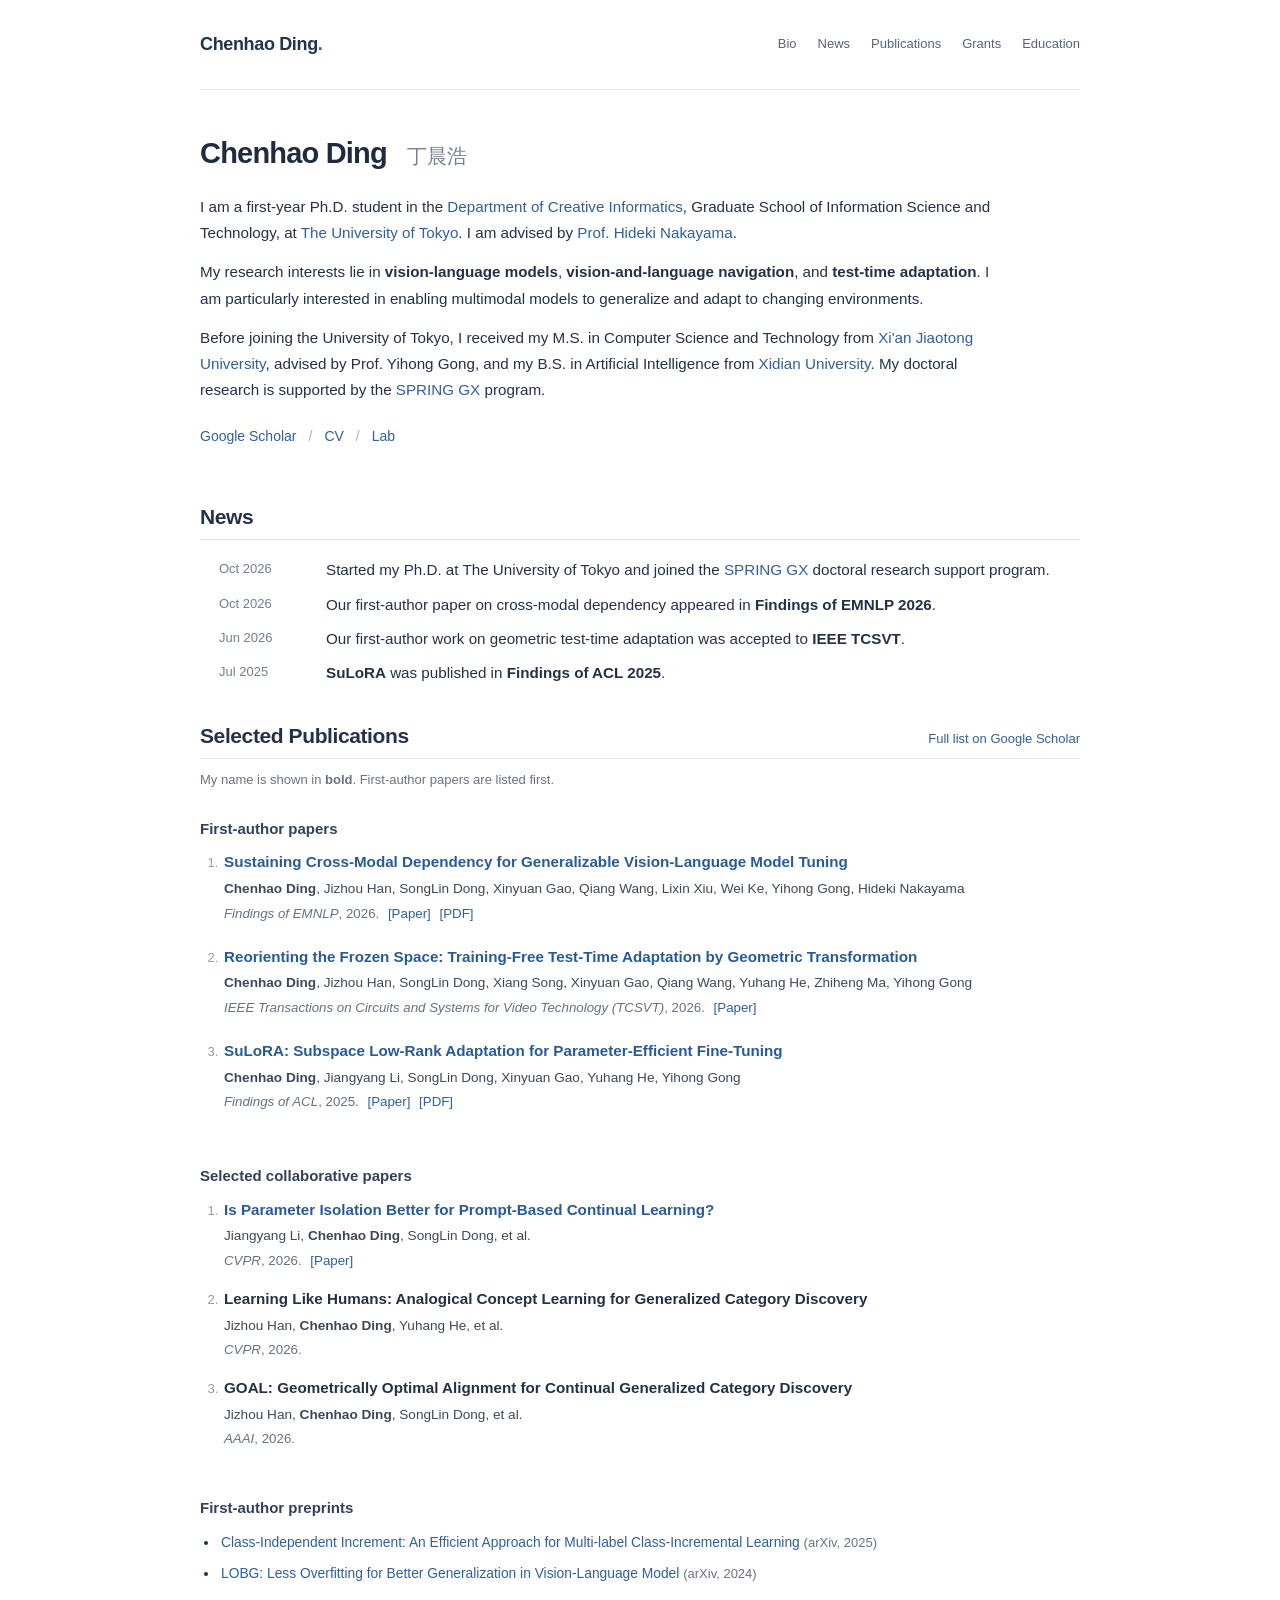
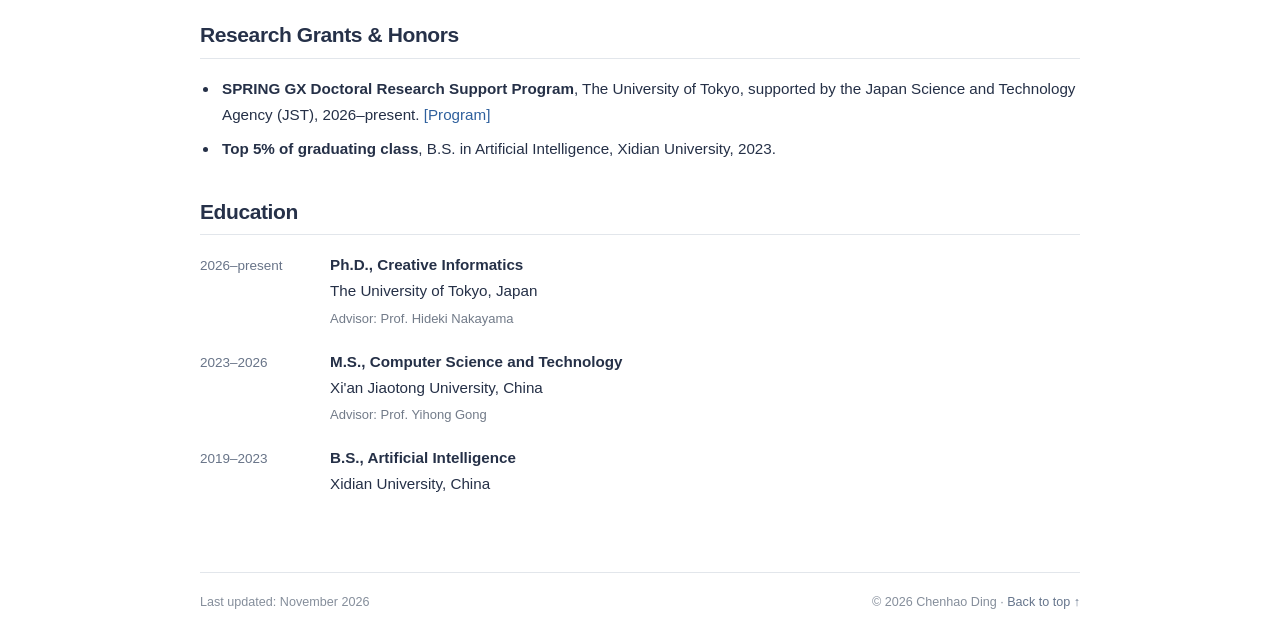
==== index.html @ 4732ed34 "Add files via upload" ====
<!doctype html>
<html lang="en">
<head>
  <meta charset="utf-8">
  <meta name="viewport" content="width=device-width,initial-scale=1">
  <meta name="theme-color" content="#ffffff">
  <meta name="description" content="Chenhao Ding — Ph.D. student at The University of Tokyo. Research in vision-language models, vision-and-language navigation, and test-time adaptation.">
  <meta property="og:type" content="website">
  <meta property="og:title" content="Chenhao Ding | Academic Homepage">
  <meta property="og:description" content="Ph.D. student at The University of Tokyo. Vision-language models, embodied AI, and test-time adaptation.">
  <title>Chenhao Ding | Academic Homepage</title>
  <link rel="icon" type="image/svg+xml" href="assets/favicon.svg">
  <link rel="stylesheet" href="styles.css">
</head>
<body>
  <div class="site-wrap" id="top">
    <header class="site-header">
      <a href="#top" class="wordmark">Chenhao Ding<span class="mark-dot">.</span></a>
      <nav class="site-nav" aria-label="On this page">
        <a href="#bio">Bio</a>
        <a href="#news">News</a>
        <a href="#publications">Publications</a>
        <a href="#grants">Grants</a>
        <a href="#education">Education</a>
      </nav>
    </header>

    <main>
      <section id="bio" class="bio-section">
        <div class="bio-main">
          <h1>Chenhao Ding <span class="chinese-name">丁晨浩</span></h1>
          <p>I am a first-year Ph.D. student in the <a href="https://www.i.u-tokyo.ac.jp/edu/course/ci/index_e.shtml" target="_blank" rel="noopener noreferrer">Department of Creative Informatics</a>, Graduate School of Information Science and Technology, at <a href="https://www.u-tokyo.ac.jp/en/" target="_blank" rel="noopener noreferrer">The University of Tokyo</a>. I am advised by <a href="https://www.nlab.ci.i.u-tokyo.ac.jp/~nakayama/index_en.html" target="_blank" rel="noopener noreferrer">Prof. Hideki Nakayama</a>.</p>
          <p>My research interests lie in <strong>vision-language models</strong>, <strong>vision-and-language navigation</strong>, and <strong>test-time adaptation</strong>. I am particularly interested in enabling multimodal models to generalize and adapt to changing environments.</p>
          <p>Before joining the University of Tokyo, I received my M.S. in Computer Science and Technology from <a href="https://en.xjtu.edu.cn/" target="_blank" rel="noopener noreferrer">Xi'an Jiaotong University</a>, advised by Prof. Yihong Gong, and my B.S. in Artificial Intelligence from <a href="https://en.xidian.edu.cn/" target="_blank" rel="noopener noreferrer">Xidian University</a>. My doctoral research is supported by the <a href="https://spring-gx.adm.s.u-tokyo.ac.jp/en/" target="_blank" rel="noopener noreferrer">SPRING GX</a> program.</p>
          <p class="identity-links">
            <a href="https://scholar.google.com/citations?user=ZEk7bysAAAAJ" target="_blank" rel="noopener noreferrer">Google Scholar</a>
            <span aria-hidden="true">/</span>
            <a href="assets/Chenhao_Ding_CV_Public.pdf" target="_blank" rel="noopener noreferrer">CV</a>
            <span aria-hidden="true">/</span>
            <a href="https://www.nlab.ci.i.u-tokyo.ac.jp/" target="_blank" rel="noopener noreferrer">Lab</a>
          </p>
        </div>
        <!-- Optional portrait: add assets/portrait.jpg and uncomment the image below.
        <img class="portrait" src="assets/portrait.jpg" alt="Chenhao Ding"> -->
      </section>

      <section id="news" class="content-section">
        <h2>News</h2>
        <ul class="news-list">
          <li><time datetime="2026-10">Oct 2026</time><span>Started my Ph.D. at The University of Tokyo and joined the <a href="https://spring-gx.adm.s.u-tokyo.ac.jp/en/" target="_blank" rel="noopener noreferrer">SPRING GX</a> doctoral research support program.</span></li>
          <li><time datetime="2026-10">Oct 2026</time><span>Our first-author paper on cross-modal dependency appeared in <strong>Findings of EMNLP 2026</strong>.</span></li>
          <li><time datetime="2026-06">Jun 2026</time><span>Our first-author work on geometric test-time adaptation was accepted to <strong>IEEE TCSVT</strong>.</span></li>
          <li><time datetime="2025-07">Jul 2025</time><span><strong>SuLoRA</strong> was published in <strong>Findings of ACL 2025</strong>.</span></li>
        </ul>
      </section>

      <section id="publications" class="content-section">
        <div class="section-title-row">
          <h2>Selected Publications</h2>
          <a class="section-aside" href="https://scholar.google.com/citations?user=ZEk7bysAAAAJ" target="_blank" rel="noopener noreferrer">Full list on Google Scholar</a>
        </div>
        <p class="intro-note">My name is shown in <strong>bold</strong>. First-author papers are listed first.</p>
        <h3 class="subheading">First-author papers</h3>
        <ol class="publication-list">
          <li>
            <div class="pub-title"><a href="https://aclanthology.org/2026.findings-emnlp.192/" target="_blank" rel="noopener noreferrer">Sustaining Cross-Modal Dependency for Generalizable Vision-Language Model Tuning</a></div>
            <div class="pub-authors"><strong>Chenhao Ding</strong>, Jizhou Han, SongLin Dong, Xinyuan Gao, Qiang Wang, Lixin Xiu, Wei Ke, Yihong Gong, Hideki Nakayama</div>
            <div class="pub-venue"><em>Findings of EMNLP</em>, 2026. <a href="https://aclanthology.org/2026.findings-emnlp.192/" target="_blank" rel="noopener noreferrer">[Paper]</a> <a href="https://aclanthology.org/2026.findings-emnlp.192.pdf" target="_blank" rel="noopener noreferrer">[PDF]</a></div>
          </li>
          <li>
            <div class="pub-title"><a href="https://doi.org/10.1109/TCSVT.2026.3716498" target="_blank" rel="noopener noreferrer">Reorienting the Frozen Space: Training-Free Test-Time Adaptation by Geometric Transformation</a></div>
            <div class="pub-authors"><strong>Chenhao Ding</strong>, Jizhou Han, SongLin Dong, Xiang Song, Xinyuan Gao, Qiang Wang, Yuhang He, Zhiheng Ma, Yihong Gong</div>
            <div class="pub-venue"><em>IEEE Transactions on Circuits and Systems for Video Technology (TCSVT)</em>, 2026. <a href="https://doi.org/10.1109/TCSVT.2026.3716498" target="_blank" rel="noopener noreferrer">[Paper]</a></div>
          </li>
          <li>
            <div class="pub-title"><a href="https://aclanthology.org/2025.findings-acl.278/" target="_blank" rel="noopener noreferrer">SuLoRA: Subspace Low-Rank Adaptation for Parameter-Efficient Fine-Tuning</a></div>
            <div class="pub-authors"><strong>Chenhao Ding</strong>, Jiangyang Li, SongLin Dong, Xinyuan Gao, Yuhang He, Yihong Gong</div>
            <div class="pub-venue"><em>Findings of ACL</em>, 2025. <a href="https://aclanthology.org/2025.findings-acl.278/" target="_blank" rel="noopener noreferrer">[Paper]</a> <a href="https://aclanthology.org/2025.findings-acl.278.pdf" target="_blank" rel="noopener noreferrer">[PDF]</a></div>
          </li>
        </ol>

        <h3 class="subheading secondary-group">Selected collaborative papers</h3>
        <ol class="publication-list collaborative-list">
          <li>
            <div class="pub-title"><a href="https://arxiv.org/abs/2601.20894" target="_blank" rel="noopener noreferrer">Is Parameter Isolation Better for Prompt-Based Continual Learning?</a></div>
            <div class="pub-authors">Jiangyang Li, <strong>Chenhao Ding</strong>, SongLin Dong, et al.</div>
            <div class="pub-venue"><em>CVPR</em>, 2026. <a href="https://arxiv.org/abs/2601.20894" target="_blank" rel="noopener noreferrer">[Paper]</a></div>
          </li>
          <li>
            <div class="pub-title">Learning Like Humans: Analogical Concept Learning for Generalized Category Discovery</div>
            <div class="pub-authors">Jizhou Han, <strong>Chenhao Ding</strong>, Yuhang He, et al.</div>
            <div class="pub-venue"><em>CVPR</em>, 2026.</div>
          </li>
          <li>
            <div class="pub-title">GOAL: Geometrically Optimal Alignment for Continual Generalized Category Discovery</div>
            <div class="pub-authors">Jizhou Han, <strong>Chenhao Ding</strong>, SongLin Dong, et al.</div>
            <div class="pub-venue"><em>AAAI</em>, 2026.</div>
          </li>
        </ol>
        <h3 class="subheading secondary-group">First-author preprints</h3>
        <ul class="preprint-list">
          <li><a href="https://arxiv.org/abs/2503.00515" target="_blank" rel="noopener noreferrer">Class-Independent Increment: An Efficient Approach for Multi-label Class-Incremental Learning</a> <span>(arXiv, 2025)</span></li>
          <li><a href="https://arxiv.org/abs/2410.10247" target="_blank" rel="noopener noreferrer">LOBG: Less Overfitting for Better Generalization in Vision-Language Model</a> <span>(arXiv, 2024)</span></li>
        </ul>
      </section>

      <section id="grants" class="content-section">
        <h2>Research Grants &amp; Honors</h2>
        <ul class="standard-list">
          <li><strong>SPRING GX Doctoral Research Support Program</strong>, The University of Tokyo, supported by the Japan Science and Technology Agency (JST), 2026–present. <a href="https://spring-gx.adm.s.u-tokyo.ac.jp/en/" target="_blank" rel="noopener noreferrer">[Program]</a></li>
          <li><strong>Top 5% of graduating class</strong>, B.S. in Artificial Intelligence, Xidian University, 2023.</li>
        </ul>
      </section>

      <section id="education" class="content-section">
        <h2>Education</h2>
        <ul class="education-list">
          <li><span class="edu-years">2026–present</span><span><strong>Ph.D., Creative Informatics</strong><br>The University of Tokyo, Japan<br><small>Advisor: Prof. Hideki Nakayama</small></span></li>
          <li><span class="edu-years">2023–2026</span><span><strong>M.S., Computer Science and Technology</strong><br>Xi'an Jiaotong University, China<br><small>Advisor: Prof. Yihong Gong</small></span></li>
          <li><span class="edu-years">2019–2023</span><span><strong>B.S., Artificial Intelligence</strong><br>Xidian University, China</span></li>
        </ul>
      </section>
    </main>
    <footer class="site-footer"><span>Last updated: November 2026</span><span>© 2026 Chenhao Ding · <a href="#top">Back to top ↑</a></span></footer>
  </div>
</body>
</html>
---- styles.css ----
:root {
  color-scheme: light;
  --text: #253047;
  --muted: #6b7280;
  --link: #2f609d;
  --line: #e2e6eb;
  --bg: #fff;
}
*, *::before, *::after { box-sizing: border-box; }
html { scroll-behavior: smooth; scroll-padding-top: 20px; }
body { margin: 0; background: var(--bg); color: var(--text); font: 15.2px/1.72 -apple-system, BlinkMacSystemFont, "Segoe UI", Arial, "Noto Sans", sans-serif; -webkit-font-smoothing: antialiased; }
a { color: var(--link); text-decoration: none; }
a:hover, a:focus-visible { text-decoration: underline; text-underline-offset: 3px; }
strong { font-weight: 650; }
.site-wrap { width: min(880px, calc(100% - 62px)); margin: 0 auto; }
.site-header { min-height: 90px; display: flex; align-items: center; justify-content: space-between; gap: 24px; border-bottom: 1px solid var(--line); }
.wordmark { font-size: 18px; font-weight: 700; color: #24324a; letter-spacing: -.35px; white-space: nowrap; }
.mark-dot { color: var(--link); }
.site-nav { display: flex; flex-wrap: wrap; justify-content: flex-end; align-items: center; column-gap: 21px; row-gap: 6px; font-size: 13px; }
.site-nav a { color: #596477; }
.site-nav a:hover { color: var(--link); }
.bio-section { padding: 45px 0 19px; display: flex; gap: 32px; }
.bio-main { max-width: 800px; }
h1 { margin: 0 0 22px; font-size: 29px; line-height: 1.28; letter-spacing: -.8px; font-weight: 680; color: #202b40; }
.chinese-name { color: #748092; font-size: 20px; font-weight: 400; letter-spacing: 0; margin-left: 13px; }
p { margin: 0 0 13px; }
.identity-links { display: flex; gap: 12px; align-items: center; font-size: 14px; margin-top: 21px; margin-bottom: 0; }
.identity-links span { color: #abb3bc; }
.content-section { margin-top: 36px; }
h2 { font-size: 21px; line-height: 1.3; font-weight: 690; letter-spacing: -.4px; margin: 0 0 17px; padding: 0 0 9px; border-bottom: 1px solid var(--line); color: #263149; }
.news-list, .standard-list, .preprint-list { padding-left: 19px; margin: 0; }
.news-list li { margin: 8px 0; display: grid; grid-template-columns: 92px minmax(0,1fr); gap: 15px; }
.news-list li::marker { content: ""; }
.news-list time { color: #737e8e; font-size: 13px; padding-top: 1px; white-space: nowrap; }
.section-title-row { display: flex; align-items: baseline; justify-content: space-between; gap: 20px; border-bottom: 1px solid var(--line); margin-bottom: 10px; }
.section-title-row h2 { margin: 0; padding-bottom: 9px; border: 0; }
.section-aside { font-size: 13px; white-space: nowrap; }
.intro-note { color: var(--muted); font-size: 13px; margin: 0 0 24px; }
.subheading { color: #334057; font-weight: 650; font-size: 15px; margin: 17px 0 10px; }
.secondary-group { margin-top: 29px; }
.publication-list { padding-left: 22px; margin: 0; }
.publication-list li { padding: 0 0 20px 2px; }
.publication-list li::marker { color: #929dad; font-size: 13px; }
.pub-title { font-size: 15.2px; font-weight: 650; line-height: 1.5; margin-bottom: 4px; }
.pub-title a { color: #285b96; }
.pub-authors { color: #3f4757; font-size: 13.6px; line-height: 1.58; }
.pub-venue { color: #667181; font-size: 13.3px; margin-top: 3px; }
.pub-venue a { font-style: normal; margin-left: 5px; }
.collaborative-list li { padding-bottom: 15px; }
.preprint-list li { margin: 7px 0; padding-left: 2px; font-size: 13.8px; }
.preprint-list span { color: var(--muted); font-size: 13px; }
.standard-list li { margin: 8px 0; padding-left: 3px; }
.education-list { list-style: none; padding: 0; margin: 0; }
.education-list li { display: grid; grid-template-columns: 115px 1fr; gap: 15px; padding: 0 0 18px; }
.edu-years { color: #687488; font-size: 13.5px; padding-top: 2px; }
.education-list small { font-size: 13px; color: #727b89; }
.site-footer { margin-top: 57px; border-top: 1px solid var(--line); padding: 19px 0 29px; display: flex; justify-content: space-between; gap: 18px; font-size: 12.6px; color: #858e9b; }
.site-footer a { color: #66758c; }
@media (max-width: 650px) {
  .site-wrap { width: min(100% - 32px, 540px); }
  body { font-size: 14.5px; line-height: 1.67; }
  .site-header { align-items: flex-start; flex-direction: column; padding: 20px 0 15px; gap: 10px; min-height: auto; }
  .site-nav { justify-content: flex-start; gap: 8px 16px; font-size: 12.5px; }
  .bio-section { padding-top: 28px; }
  h1 { font-size: 26px; margin-bottom: 18px; }
  .chinese-name { font-size: 18px; }
  .content-section { margin-top: 30px; }
  h2 { font-size: 19px; }
  .news-list { padding-left: 0; list-style: none; }
  .news-list li { grid-template-columns: 76px minmax(0,1fr); gap: 9px; margin: 10px 0; }
  .news-list time { font-size: 12px; }
  .section-title-row { align-items: flex-start; }
  .section-title-row .section-aside { white-space: normal; text-align: right; line-height: 1.5; max-width: 125px; }
  .pub-authors { font-size: 13.1px; }
  .education-list li { grid-template-columns: 91px 1fr; gap: 8px; }
  .edu-years { font-size: 12.6px; }
  .site-footer { flex-direction: column; gap: 4px; margin-top: 38px; }
}
@media (prefers-reduced-motion: reduce) { html { scroll-behavior: auto; } }
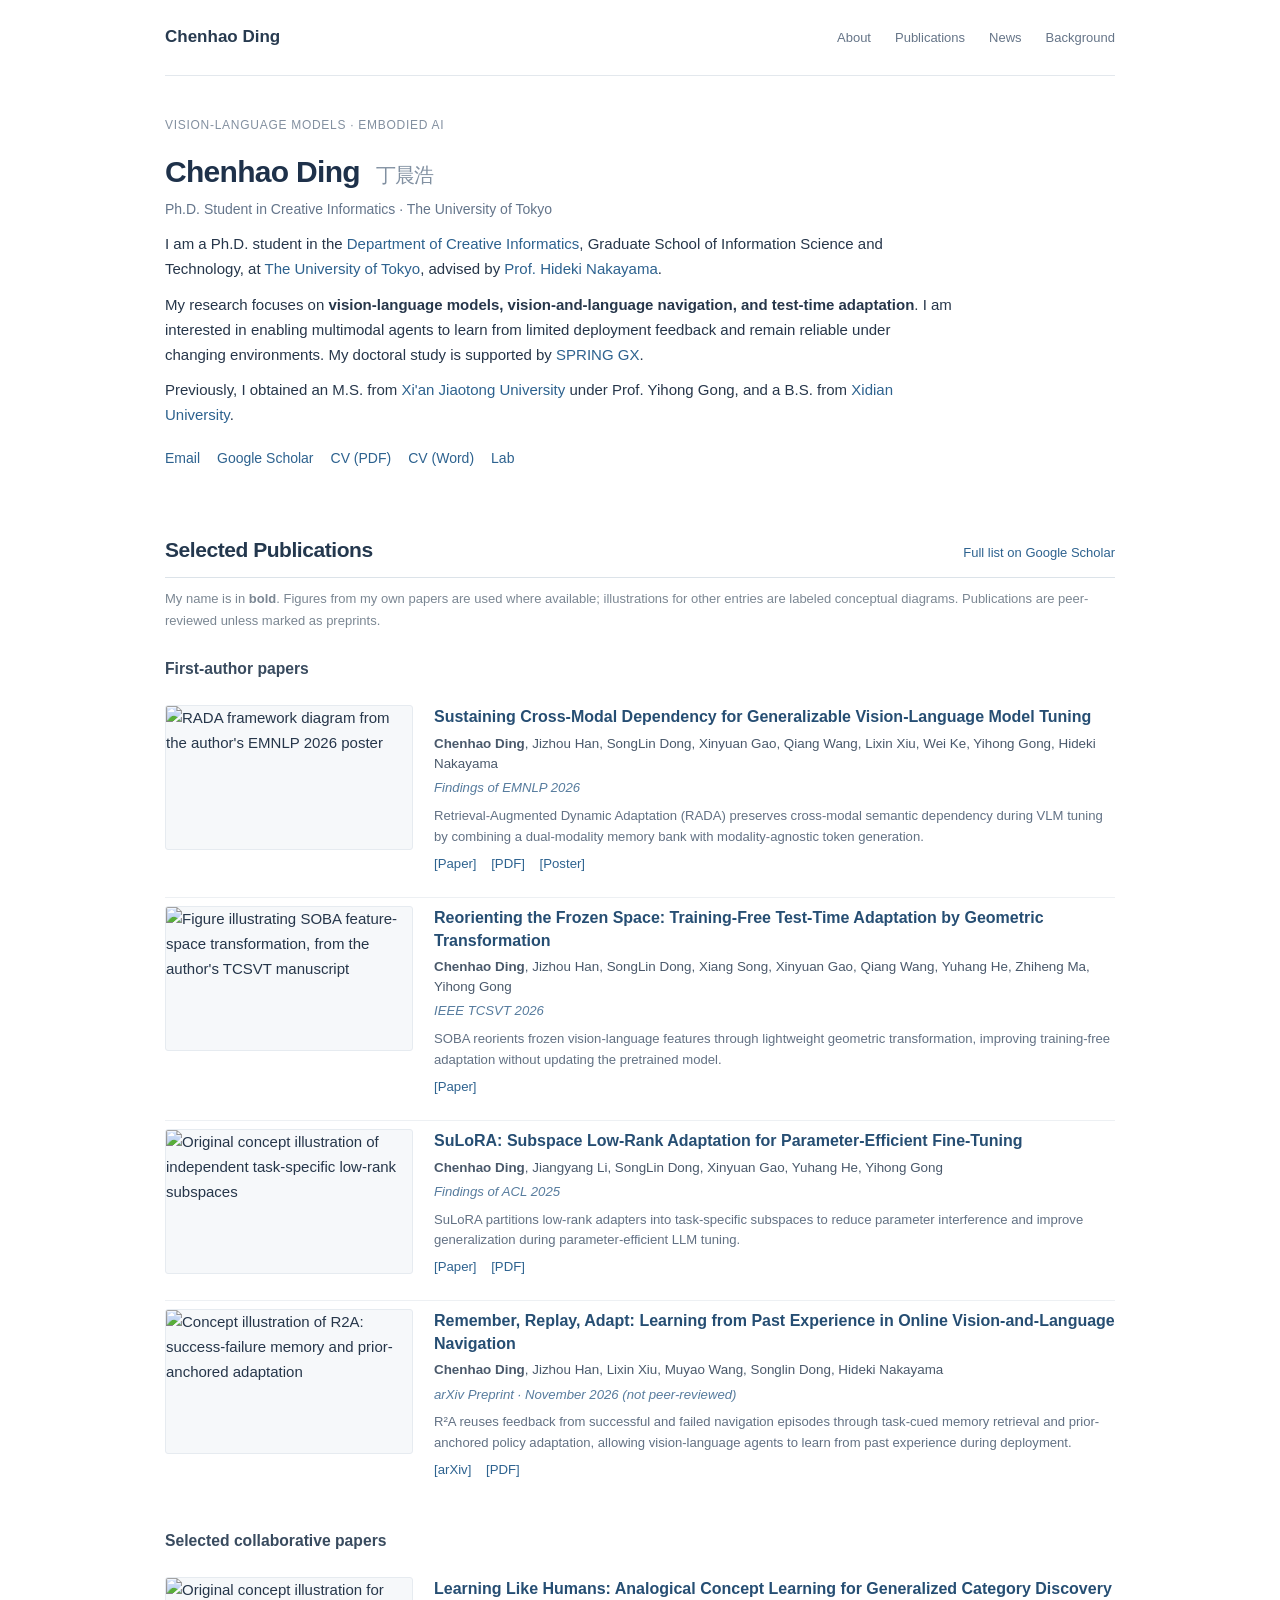
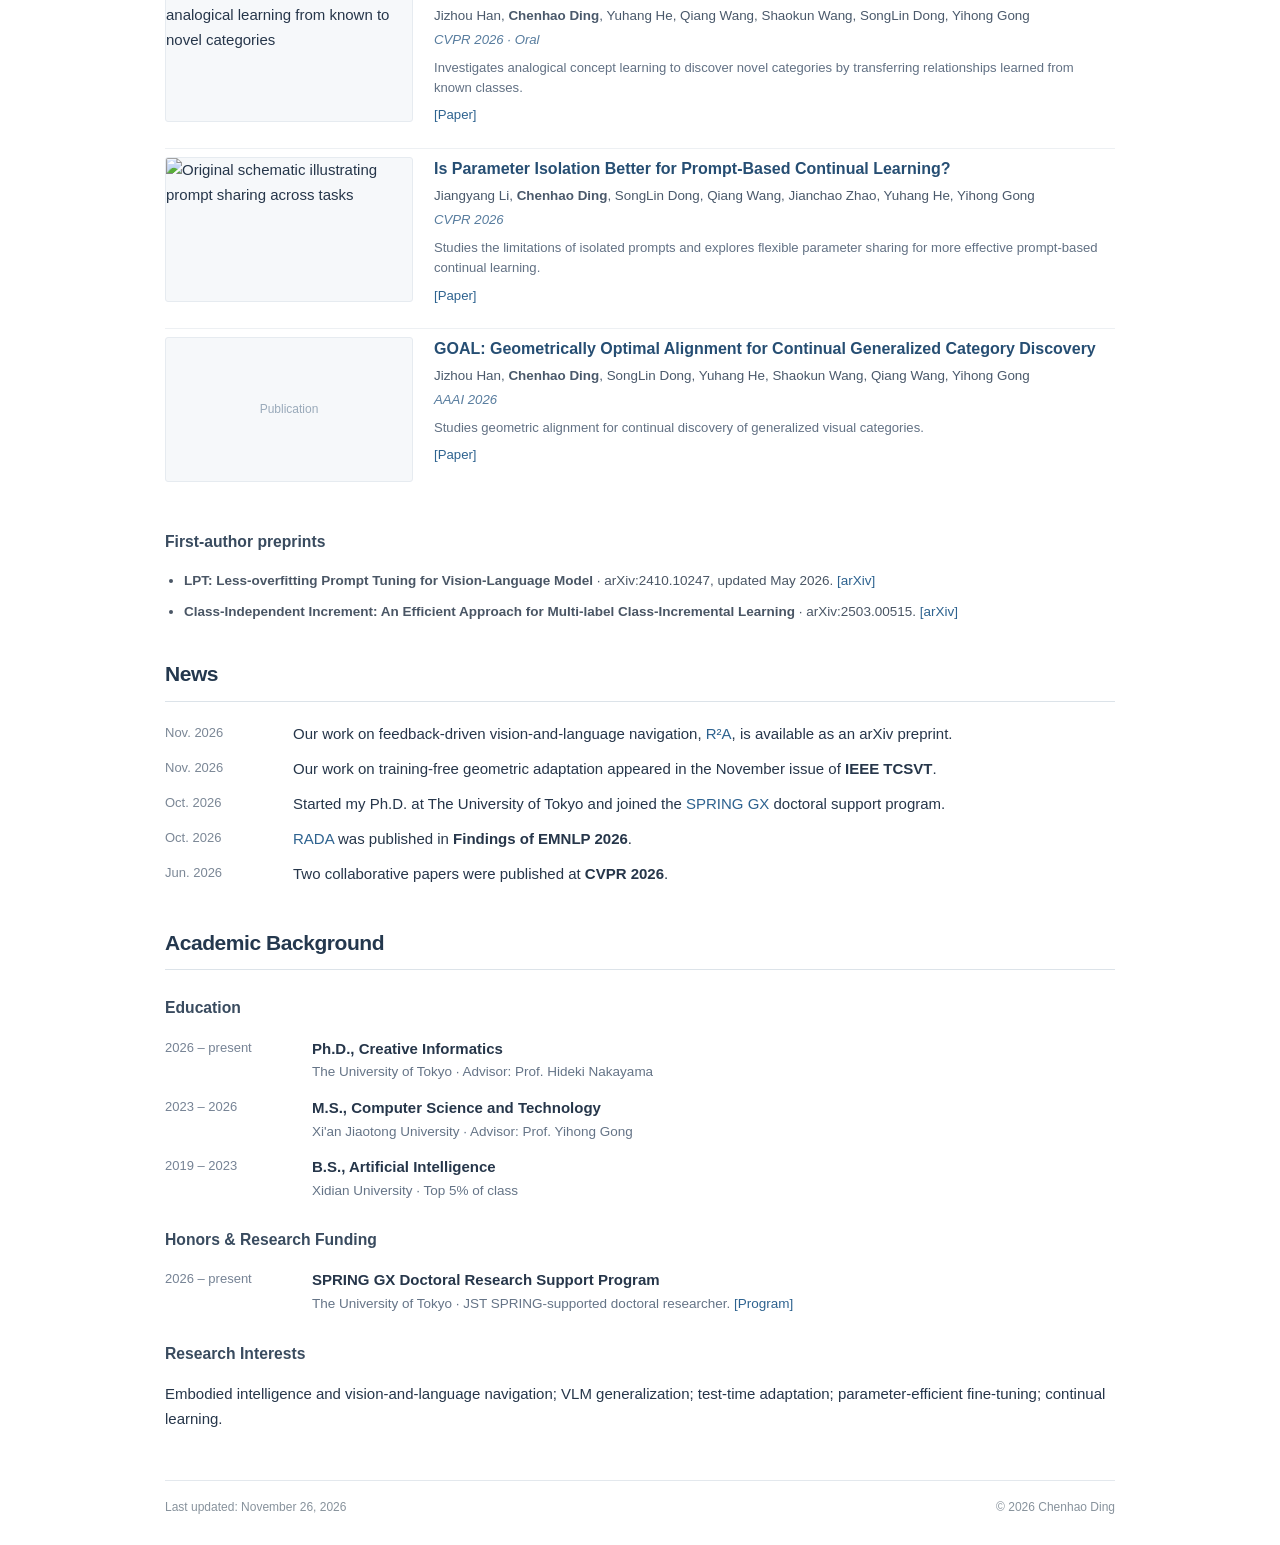
==== commit 2e432845: "Add files via upload" ====
--- a/index.html
+++ b/index.html
@@ -1,127 +1,25 @@
 <!doctype html>
-<html lang="en">
-<head>
-  <meta charset="utf-8">
-  <meta name="viewport" content="width=device-width,initial-scale=1">
-  <meta name="theme-color" content="#ffffff">
-  <meta name="description" content="Chenhao Ding — Ph.D. student at The University of Tokyo. Research in vision-language models, vision-and-language navigation, and test-time adaptation.">
-  <meta property="og:type" content="website">
-  <meta property="og:title" content="Chenhao Ding | Academic Homepage">
-  <meta property="og:description" content="Ph.D. student at The University of Tokyo. Vision-language models, embodied AI, and test-time adaptation.">
-  <title>Chenhao Ding | Academic Homepage</title>
-  <link rel="icon" type="image/svg+xml" href="assets/favicon.svg">
-  <link rel="stylesheet" href="styles.css">
-</head>
-<body>
-  <div class="site-wrap" id="top">
-    <header class="site-header">
-      <a href="#top" class="wordmark">Chenhao Ding<span class="mark-dot">.</span></a>
-      <nav class="site-nav" aria-label="On this page">
-        <a href="#bio">Bio</a>
-        <a href="#news">News</a>
-        <a href="#publications">Publications</a>
-        <a href="#grants">Grants</a>
-        <a href="#education">Education</a>
-      </nav>
-    </header>
-
-    <main>
-      <section id="bio" class="bio-section">
-        <div class="bio-main">
-          <h1>Chenhao Ding <span class="chinese-name">丁晨浩</span></h1>
-          <p>I am a first-year Ph.D. student in the <a href="https://www.i.u-tokyo.ac.jp/edu/course/ci/index_e.shtml" target="_blank" rel="noopener noreferrer">Department of Creative Informatics</a>, Graduate School of Information Science and Technology, at <a href="https://www.u-tokyo.ac.jp/en/" target="_blank" rel="noopener noreferrer">The University of Tokyo</a>. I am advised by <a href="https://www.nlab.ci.i.u-tokyo.ac.jp/~nakayama/index_en.html" target="_blank" rel="noopener noreferrer">Prof. Hideki Nakayama</a>.</p>
-          <p>My research interests lie in <strong>vision-language models</strong>, <strong>vision-and-language navigation</strong>, and <strong>test-time adaptation</strong>. I am particularly interested in enabling multimodal models to generalize and adapt to changing environments.</p>
-          <p>Before joining the University of Tokyo, I received my M.S. in Computer Science and Technology from <a href="https://en.xjtu.edu.cn/" target="_blank" rel="noopener noreferrer">Xi'an Jiaotong University</a>, advised by Prof. Yihong Gong, and my B.S. in Artificial Intelligence from <a href="https://en.xidian.edu.cn/" target="_blank" rel="noopener noreferrer">Xidian University</a>. My doctoral research is supported by the <a href="https://spring-gx.adm.s.u-tokyo.ac.jp/en/" target="_blank" rel="noopener noreferrer">SPRING GX</a> program.</p>
-          <p class="identity-links">
-            <a href="https://scholar.google.com/citations?user=ZEk7bysAAAAJ" target="_blank" rel="noopener noreferrer">Google Scholar</a>
-            <span aria-hidden="true">/</span>
-            <a href="assets/Chenhao_Ding_CV_Public.pdf" target="_blank" rel="noopener noreferrer">CV</a>
-            <span aria-hidden="true">/</span>
-            <a href="https://www.nlab.ci.i.u-tokyo.ac.jp/" target="_blank" rel="noopener noreferrer">Lab</a>
-          </p>
-        </div>
-        <!-- Optional portrait: add assets/portrait.jpg and uncomment the image below.
-        <img class="portrait" src="assets/portrait.jpg" alt="Chenhao Ding"> -->
-      </section>
-
-      <section id="news" class="content-section">
-        <h2>News</h2>
-        <ul class="news-list">
-          <li><time datetime="2026-10">Oct 2026</time><span>Started my Ph.D. at The University of Tokyo and joined the <a href="https://spring-gx.adm.s.u-tokyo.ac.jp/en/" target="_blank" rel="noopener noreferrer">SPRING GX</a> doctoral research support program.</span></li>
-          <li><time datetime="2026-10">Oct 2026</time><span>Our first-author paper on cross-modal dependency appeared in <strong>Findings of EMNLP 2026</strong>.</span></li>
-          <li><time datetime="2026-06">Jun 2026</time><span>Our first-author work on geometric test-time adaptation was accepted to <strong>IEEE TCSVT</strong>.</span></li>
-          <li><time datetime="2025-07">Jul 2025</time><span><strong>SuLoRA</strong> was published in <strong>Findings of ACL 2025</strong>.</span></li>
-        </ul>
-      </section>
-
-      <section id="publications" class="content-section">
-        <div class="section-title-row">
-          <h2>Selected Publications</h2>
-          <a class="section-aside" href="https://scholar.google.com/citations?user=ZEk7bysAAAAJ" target="_blank" rel="noopener noreferrer">Full list on Google Scholar</a>
-        </div>
-        <p class="intro-note">My name is shown in <strong>bold</strong>. First-author papers are listed first.</p>
-        <h3 class="subheading">First-author papers</h3>
-        <ol class="publication-list">
-          <li>
-            <div class="pub-title"><a href="https://aclanthology.org/2026.findings-emnlp.192/" target="_blank" rel="noopener noreferrer">Sustaining Cross-Modal Dependency for Generalizable Vision-Language Model Tuning</a></div>
-            <div class="pub-authors"><strong>Chenhao Ding</strong>, Jizhou Han, SongLin Dong, Xinyuan Gao, Qiang Wang, Lixin Xiu, Wei Ke, Yihong Gong, Hideki Nakayama</div>
-            <div class="pub-venue"><em>Findings of EMNLP</em>, 2026. <a href="https://aclanthology.org/2026.findings-emnlp.192/" target="_blank" rel="noopener noreferrer">[Paper]</a> <a href="https://aclanthology.org/2026.findings-emnlp.192.pdf" target="_blank" rel="noopener noreferrer">[PDF]</a></div>
-          </li>
-          <li>
-            <div class="pub-title"><a href="https://doi.org/10.1109/TCSVT.2026.3716498" target="_blank" rel="noopener noreferrer">Reorienting the Frozen Space: Training-Free Test-Time Adaptation by Geometric Transformation</a></div>
-            <div class="pub-authors"><strong>Chenhao Ding</strong>, Jizhou Han, SongLin Dong, Xiang Song, Xinyuan Gao, Qiang Wang, Yuhang He, Zhiheng Ma, Yihong Gong</div>
-            <div class="pub-venue"><em>IEEE Transactions on Circuits and Systems for Video Technology (TCSVT)</em>, 2026. <a href="https://doi.org/10.1109/TCSVT.2026.3716498" target="_blank" rel="noopener noreferrer">[Paper]</a></div>
-          </li>
-          <li>
-            <div class="pub-title"><a href="https://aclanthology.org/2025.findings-acl.278/" target="_blank" rel="noopener noreferrer">SuLoRA: Subspace Low-Rank Adaptation for Parameter-Efficient Fine-Tuning</a></div>
-            <div class="pub-authors"><strong>Chenhao Ding</strong>, Jiangyang Li, SongLin Dong, Xinyuan Gao, Yuhang He, Yihong Gong</div>
-            <div class="pub-venue"><em>Findings of ACL</em>, 2025. <a href="https://aclanthology.org/2025.findings-acl.278/" target="_blank" rel="noopener noreferrer">[Paper]</a> <a href="https://aclanthology.org/2025.findings-acl.278.pdf" target="_blank" rel="noopener noreferrer">[PDF]</a></div>
-          </li>
-        </ol>
-
-        <h3 class="subheading secondary-group">Selected collaborative papers</h3>
-        <ol class="publication-list collaborative-list">
-          <li>
-            <div class="pub-title"><a href="https://arxiv.org/abs/2601.20894" target="_blank" rel="noopener noreferrer">Is Parameter Isolation Better for Prompt-Based Continual Learning?</a></div>
-            <div class="pub-authors">Jiangyang Li, <strong>Chenhao Ding</strong>, SongLin Dong, et al.</div>
-            <div class="pub-venue"><em>CVPR</em>, 2026. <a href="https://arxiv.org/abs/2601.20894" target="_blank" rel="noopener noreferrer">[Paper]</a></div>
-          </li>
-          <li>
-            <div class="pub-title">Learning Like Humans: Analogical Concept Learning for Generalized Category Discovery</div>
-            <div class="pub-authors">Jizhou Han, <strong>Chenhao Ding</strong>, Yuhang He, et al.</div>
-            <div class="pub-venue"><em>CVPR</em>, 2026.</div>
-          </li>
-          <li>
-            <div class="pub-title">GOAL: Geometrically Optimal Alignment for Continual Generalized Category Discovery</div>
-            <div class="pub-authors">Jizhou Han, <strong>Chenhao Ding</strong>, SongLin Dong, et al.</div>
-            <div class="pub-venue"><em>AAAI</em>, 2026.</div>
-          </li>
-        </ol>
-        <h3 class="subheading secondary-group">First-author preprints</h3>
-        <ul class="preprint-list">
-          <li><a href="https://arxiv.org/abs/2503.00515" target="_blank" rel="noopener noreferrer">Class-Independent Increment: An Efficient Approach for Multi-label Class-Incremental Learning</a> <span>(arXiv, 2025)</span></li>
-          <li><a href="https://arxiv.org/abs/2410.10247" target="_blank" rel="noopener noreferrer">LOBG: Less Overfitting for Better Generalization in Vision-Language Model</a> <span>(arXiv, 2024)</span></li>
-        </ul>
-      </section>
-
-      <section id="grants" class="content-section">
-        <h2>Research Grants &amp; Honors</h2>
-        <ul class="standard-list">
-          <li><strong>SPRING GX Doctoral Research Support Program</strong>, The University of Tokyo, supported by the Japan Science and Technology Agency (JST), 2026–present. <a href="https://spring-gx.adm.s.u-tokyo.ac.jp/en/" target="_blank" rel="noopener noreferrer">[Program]</a></li>
-          <li><strong>Top 5% of graduating class</strong>, B.S. in Artificial Intelligence, Xidian University, 2023.</li>
-        </ul>
-      </section>
-
-      <section id="education" class="content-section">
-        <h2>Education</h2>
-        <ul class="education-list">
-          <li><span class="edu-years">2026–present</span><span><strong>Ph.D., Creative Informatics</strong><br>The University of Tokyo, Japan<br><small>Advisor: Prof. Hideki Nakayama</small></span></li>
-          <li><span class="edu-years">2023–2026</span><span><strong>M.S., Computer Science and Technology</strong><br>Xi'an Jiaotong University, China<br><small>Advisor: Prof. Yihong Gong</small></span></li>
-          <li><span class="edu-years">2019–2023</span><span><strong>B.S., Artificial Intelligence</strong><br>Xidian University, China</span></li>
-        </ul>
-      </section>
-    </main>
-    <footer class="site-footer"><span>Last updated: November 2026</span><span>© 2026 Chenhao Ding · <a href="#top">Back to top ↑</a></span></footer>
-  </div>
-</body>
-</html>
+<html lang="en"><head>
+<meta charset="utf-8"><meta name="viewport" content="width=device-width,initial-scale=1"><meta name="description" content="Chenhao Ding, Ph.D. student at the University of Tokyo. Research in vision-language models, embodied AI, test-time adaptation, and continual learning."><meta name="theme-color" content="#ffffff">
+<title>Chenhao Ding 丁晨浩 | Academic Homepage</title><link rel="icon" href="assets/favicon.svg" type="image/svg+xml"><link rel="stylesheet" href="styles.css">
+<meta property="og:title" content="Chenhao Ding | Academic Homepage"><meta property="og:description" content="Ph.D. student at the University of Tokyo working on vision-language models and continual adaptation.">
+</head><body><div class="site" id="top"><header class="topbar"><a class="brand" href="#top">Chenhao Ding</a><nav aria-label="Sections"><a href="#about">About</a><a href="#publications">Publications</a><a href="#news">News</a><a href="#background">Background</a></nav></header>
+<main>
+<section id="about" class="about"><div class="intro"><p class="eyebrow">Vision-language models · Embodied AI</p><h1>Chenhao Ding <span>丁晨浩</span></h1><p class="position">Ph.D. Student in Creative Informatics · The University of Tokyo</p>
+<p>I am a Ph.D. student in the <a href="https://www.i.u-tokyo.ac.jp/edu/course/ci/index_e.shtml">Department of Creative Informatics</a>, Graduate School of Information Science and Technology, at <a href="https://www.u-tokyo.ac.jp/en/">The University of Tokyo</a>, advised by <a href="https://www.nlab.ci.i.u-tokyo.ac.jp/~nakayama/index_en.html">Prof. Hideki Nakayama</a>.</p>
+<p>My research focuses on <strong>vision-language models, vision-and-language navigation, and test-time adaptation</strong>. I am interested in enabling multimodal agents to learn from limited deployment feedback and remain reliable under changing environments. My doctoral study is supported by <a href="https://spring-gx.adm.s.u-tokyo.ac.jp/en/">SPRING GX</a>.</p>
+<p>Previously, I obtained an M.S. from <a href="https://en.xjtu.edu.cn/">Xi'an Jiaotong University</a> under Prof. Yihong Gong, and a B.S. from <a href="https://en.xidian.edu.cn/">Xidian University</a>.</p>
+<p class="profile-links"><a href="mailto:ding225739@g.ecc.u-tokyo.ac.jp">Email</a><a href="https://scholar.google.com/citations?user=ZEk7bysAAAAJ">Google Scholar</a><a href="assets/Chenhao_Ding_CV.pdf">CV (PDF)</a><a href="assets/Chenhao_Ding_CV.docx">CV (Word)</a><a href="https://www.nlab.ci.i.u-tokyo.ac.jp/">Lab</a></p></div></section>
+<section id="publications" class="section"><div class="section-header"><h2>Selected Publications</h2><a class="scholar-more" href="https://scholar.google.com/citations?user=ZEk7bysAAAAJ">Full list on Google Scholar</a></div><p class="note">My name is in <strong>bold</strong>. Figures from my own papers are used where available; illustrations for other entries are labeled conceptual diagrams. Publications are peer-reviewed unless marked as preprints.</p>
+<h3>First-author papers</h3><div class="paper-list"><article class="paper" data-kind="first"><div class="paper-media"><img src="assets/rada.png" alt="RADA framework diagram from the author&#x27;s EMNLP 2026 poster" loading="lazy" width="248" height="145" /></div><div class="paper-text"><h4>Sustaining Cross-Modal Dependency for Generalizable Vision-Language Model Tuning</h4><p class="authors"><strong>Chenhao Ding</strong>, Jizhou Han, SongLin Dong, Xinyuan Gao, Qiang Wang, Lixin Xiu, Wei Ke, Yihong Gong, Hideki Nakayama</p><p class="venue">Findings of EMNLP 2026</p><p class="paper-summary">Retrieval-Augmented Dynamic Adaptation (RADA) preserves cross-modal semantic dependency during VLM tuning by combining a dual-modality memory bank with modality-agnostic token generation.</p><div class="paper-links"><a href="https://aclanthology.org/2026.findings-emnlp.192/" target="_blank" rel="noopener noreferrer">[Paper]</a> <a href="https://aclanthology.org/2026.findings-emnlp.192.pdf" target="_blank" rel="noopener noreferrer">[PDF]</a> <a href="assets/RADA_EMNLP2026_Poster.pdf" target="_blank" rel="noopener noreferrer">[Poster]</a></div></div></article>
+<article class="paper" data-kind="first"><div class="paper-media"><img src="assets/soba.png" alt="Figure illustrating SOBA feature-space transformation, from the author&#x27;s TCSVT manuscript" loading="lazy" width="248" height="145" /></div><div class="paper-text"><h4>Reorienting the Frozen Space: Training-Free Test-Time Adaptation by Geometric Transformation</h4><p class="authors"><strong>Chenhao Ding</strong>, Jizhou Han, SongLin Dong, Xiang Song, Xinyuan Gao, Qiang Wang, Yuhang He, Zhiheng Ma, Yihong Gong</p><p class="venue">IEEE TCSVT 2026</p><p class="paper-summary">SOBA reorients frozen vision-language features through lightweight geometric transformation, improving training-free adaptation without updating the pretrained model.</p><div class="paper-links"><a href="https://doi.org/10.1109/TCSVT.2026.3716498" target="_blank" rel="noopener noreferrer">[Paper]</a></div></div></article>
+<article class="paper" data-kind="first"><div class="paper-media"><img src="assets/sulora.svg" alt="Original concept illustration of independent task-specific low-rank subspaces" loading="lazy" width="248" height="145" /></div><div class="paper-text"><h4>SuLoRA: Subspace Low-Rank Adaptation for Parameter-Efficient Fine-Tuning</h4><p class="authors"><strong>Chenhao Ding</strong>, Jiangyang Li, SongLin Dong, Xinyuan Gao, Yuhang He, Yihong Gong</p><p class="venue">Findings of ACL 2025</p><p class="paper-summary">SuLoRA partitions low-rank adapters into task-specific subspaces to reduce parameter interference and improve generalization during parameter-efficient LLM tuning.</p><div class="paper-links"><a href="https://aclanthology.org/2025.findings-acl.278/" target="_blank" rel="noopener noreferrer">[Paper]</a> <a href="https://aclanthology.org/2025.findings-acl.278.pdf" target="_blank" rel="noopener noreferrer">[PDF]</a></div></div></article>
+<article class="paper" data-kind="first"><div class="paper-media"><img src="assets/r2a.svg" alt="Concept illustration of R2A: success-failure memory and prior-anchored adaptation" loading="lazy" width="248" height="145" /></div><div class="paper-text"><h4>Remember, Replay, Adapt: Learning from Past Experience in Online Vision-and-Language Navigation</h4><p class="authors"><strong>Chenhao Ding</strong>, Jizhou Han, Lixin Xiu, Muyao Wang, Songlin Dong, Hideki Nakayama</p><p class="venue">arXiv Preprint · November 2026 (not peer-reviewed)</p><p class="paper-summary">R²A reuses feedback from successful and failed navigation episodes through task-cued memory retrieval and prior-anchored policy adaptation, allowing vision-language agents to learn from past experience during deployment.</p><div class="paper-links"><a href="https://arxiv.org/abs/2611.19901" target="_blank" rel="noopener noreferrer">[arXiv]</a> <a href="https://arxiv.org/pdf/2611.19901" target="_blank" rel="noopener noreferrer">[PDF]</a></div></div></article>
+</div>
+<h3>Selected collaborative papers</h3><div class="paper-list"><article class="paper" data-kind="co"><div class="paper-media"><img src="assets/analogical.svg" alt="Original concept illustration for analogical learning from known to novel categories" loading="lazy" width="248" height="145" /></div><div class="paper-text"><h4>Learning Like Humans: Analogical Concept Learning for Generalized Category Discovery</h4><p class="authors">Jizhou Han, <strong>Chenhao Ding</strong>, Yuhang He, Qiang Wang, Shaokun Wang, SongLin Dong, Yihong Gong</p><p class="venue">CVPR 2026 · Oral</p><p class="paper-summary">Investigates analogical concept learning to discover novel categories by transferring relationships learned from known classes.</p><div class="paper-links"><a href="https://openaccess.thecvf.com/content/CVPR2026/html/Han_Learning_Like_Humans_Analogical_Concept_Learning_for_Generalized_Category_Discovery_CVPR_2026_paper.html" target="_blank" rel="noopener noreferrer">[Paper]</a></div></div></article>
+<article class="paper" data-kind="co"><div class="paper-media"><img src="assets/prompt-sharing.svg" alt="Original schematic illustrating prompt sharing across tasks" loading="lazy" width="248" height="145" /></div><div class="paper-text"><h4>Is Parameter Isolation Better for Prompt-Based Continual Learning?</h4><p class="authors">Jiangyang Li, <strong>Chenhao Ding</strong>, SongLin Dong, Qiang Wang, Jianchao Zhao, Yuhang He, Yihong Gong</p><p class="venue">CVPR 2026</p><p class="paper-summary">Studies the limitations of isolated prompts and explores flexible parameter sharing for more effective prompt-based continual learning.</p><div class="paper-links"><a href="https://openaccess.thecvf.com/content/CVPR2026/papers/Li_Is_Parameter_Isolation_Better_for_Prompt-Based_Continual_Learning_CVPR_2026_paper.pdf" target="_blank" rel="noopener noreferrer">[Paper]</a></div></div></article>
+<article class="paper" data-kind="co"><div class="paper-media"><div class="no-image">Publication</div></div><div class="paper-text"><h4>GOAL: Geometrically Optimal Alignment for Continual Generalized Category Discovery</h4><p class="authors">Jizhou Han, <strong>Chenhao Ding</strong>, SongLin Dong, Yuhang He, Shaokun Wang, Qiang Wang, Yihong Gong</p><p class="venue">AAAI 2026</p><p class="paper-summary">Studies geometric alignment for continual discovery of generalized visual categories.</p><div class="paper-links"><a href="https://dblp.org/rec/conf/aaai/HanDDHWWG26" target="_blank" rel="noopener noreferrer">[Paper]</a></div></div></article></div>
+<h3>First-author preprints</h3><ul class="preprints"><li><strong>LPT: Less-overfitting Prompt Tuning for Vision-Language Model</strong> · arXiv:2410.10247, updated May 2026. <a href="https://arxiv.org/abs/2410.10247">[arXiv]</a></li><li><strong>Class-Independent Increment: An Efficient Approach for Multi-label Class-Incremental Learning</strong> · arXiv:2503.00515. <a href="https://arxiv.org/abs/2503.00515">[arXiv]</a></li></ul></section>
+<section id="news" class="section"><h2>News</h2><ul class="news"><li><time>Nov. 2026</time><span>Our work on feedback-driven vision-and-language navigation, <a href="https://arxiv.org/abs/2611.19901">R²A</a>, is available as an arXiv preprint.</span></li><li><time>Nov. 2026</time><span>Our work on training-free geometric adaptation appeared in the November issue of <strong>IEEE TCSVT</strong>.</span></li><li><time>Oct. 2026</time><span>Started my Ph.D. at The University of Tokyo and joined the <a href="https://spring-gx.adm.s.u-tokyo.ac.jp/en/">SPRING GX</a> doctoral support program.</span></li><li><time>Oct. 2026</time><span><a href="https://aclanthology.org/2026.findings-emnlp.192/">RADA</a> was published in <strong>Findings of EMNLP 2026</strong>.</span></li><li><time>Jun. 2026</time><span>Two collaborative papers were published at <strong>CVPR 2026</strong>.</span></li></ul></section>
+<section id="background" class="section"><h2>Academic Background</h2><h3>Education</h3><div class="resume-row"><div class="period">2026 – present</div><div><strong>Ph.D., Creative Informatics</strong><p>The University of Tokyo · Advisor: Prof. Hideki Nakayama</p></div></div><div class="resume-row"><div class="period">2023 – 2026</div><div><strong>M.S., Computer Science and Technology</strong><p>Xi'an Jiaotong University · Advisor: Prof. Yihong Gong</p></div></div><div class="resume-row"><div class="period">2019 – 2023</div><div><strong>B.S., Artificial Intelligence</strong><p>Xidian University · Top 5% of class</p></div></div><h3>Honors &amp; Research Funding</h3><div class="resume-row"><div class="period">2026 – present</div><div><strong>SPRING GX Doctoral Research Support Program</strong><p>The University of Tokyo · JST SPRING-supported doctoral researcher. <a href="https://spring-gx.adm.s.u-tokyo.ac.jp/en/">[Program]</a></p></div></div><h3>Research Interests</h3><p>Embodied intelligence and vision-and-language navigation; VLM generalization; test-time adaptation; parameter-efficient fine-tuning; continual learning.</p></section>
+</main><footer><span>Last updated: November 26, 2026</span><span>© 2026 Chenhao Ding</span></footer></div></body></html>
--- a/styles.css
+++ b/styles.css
@@ -1,79 +1 @@
-:root {
-  color-scheme: light;
-  --text: #253047;
-  --muted: #6b7280;
-  --link: #2f609d;
-  --line: #e2e6eb;
-  --bg: #fff;
-}
-*, *::before, *::after { box-sizing: border-box; }
-html { scroll-behavior: smooth; scroll-padding-top: 20px; }
-body { margin: 0; background: var(--bg); color: var(--text); font: 15.2px/1.72 -apple-system, BlinkMacSystemFont, "Segoe UI", Arial, "Noto Sans", sans-serif; -webkit-font-smoothing: antialiased; }
-a { color: var(--link); text-decoration: none; }
-a:hover, a:focus-visible { text-decoration: underline; text-underline-offset: 3px; }
-strong { font-weight: 650; }
-.site-wrap { width: min(880px, calc(100% - 62px)); margin: 0 auto; }
-.site-header { min-height: 90px; display: flex; align-items: center; justify-content: space-between; gap: 24px; border-bottom: 1px solid var(--line); }
-.wordmark { font-size: 18px; font-weight: 700; color: #24324a; letter-spacing: -.35px; white-space: nowrap; }
-.mark-dot { color: var(--link); }
-.site-nav { display: flex; flex-wrap: wrap; justify-content: flex-end; align-items: center; column-gap: 21px; row-gap: 6px; font-size: 13px; }
-.site-nav a { color: #596477; }
-.site-nav a:hover { color: var(--link); }
-.bio-section { padding: 45px 0 19px; display: flex; gap: 32px; }
-.bio-main { max-width: 800px; }
-h1 { margin: 0 0 22px; font-size: 29px; line-height: 1.28; letter-spacing: -.8px; font-weight: 680; color: #202b40; }
-.chinese-name { color: #748092; font-size: 20px; font-weight: 400; letter-spacing: 0; margin-left: 13px; }
-p { margin: 0 0 13px; }
-.identity-links { display: flex; gap: 12px; align-items: center; font-size: 14px; margin-top: 21px; margin-bottom: 0; }
-.identity-links span { color: #abb3bc; }
-.content-section { margin-top: 36px; }
-h2 { font-size: 21px; line-height: 1.3; font-weight: 690; letter-spacing: -.4px; margin: 0 0 17px; padding: 0 0 9px; border-bottom: 1px solid var(--line); color: #263149; }
-.news-list, .standard-list, .preprint-list { padding-left: 19px; margin: 0; }
-.news-list li { margin: 8px 0; display: grid; grid-template-columns: 92px minmax(0,1fr); gap: 15px; }
-.news-list li::marker { content: ""; }
-.news-list time { color: #737e8e; font-size: 13px; padding-top: 1px; white-space: nowrap; }
-.section-title-row { display: flex; align-items: baseline; justify-content: space-between; gap: 20px; border-bottom: 1px solid var(--line); margin-bottom: 10px; }
-.section-title-row h2 { margin: 0; padding-bottom: 9px; border: 0; }
-.section-aside { font-size: 13px; white-space: nowrap; }
-.intro-note { color: var(--muted); font-size: 13px; margin: 0 0 24px; }
-.subheading { color: #334057; font-weight: 650; font-size: 15px; margin: 17px 0 10px; }
-.secondary-group { margin-top: 29px; }
-.publication-list { padding-left: 22px; margin: 0; }
-.publication-list li { padding: 0 0 20px 2px; }
-.publication-list li::marker { color: #929dad; font-size: 13px; }
-.pub-title { font-size: 15.2px; font-weight: 650; line-height: 1.5; margin-bottom: 4px; }
-.pub-title a { color: #285b96; }
-.pub-authors { color: #3f4757; font-size: 13.6px; line-height: 1.58; }
-.pub-venue { color: #667181; font-size: 13.3px; margin-top: 3px; }
-.pub-venue a { font-style: normal; margin-left: 5px; }
-.collaborative-list li { padding-bottom: 15px; }
-.preprint-list li { margin: 7px 0; padding-left: 2px; font-size: 13.8px; }
-.preprint-list span { color: var(--muted); font-size: 13px; }
-.standard-list li { margin: 8px 0; padding-left: 3px; }
-.education-list { list-style: none; padding: 0; margin: 0; }
-.education-list li { display: grid; grid-template-columns: 115px 1fr; gap: 15px; padding: 0 0 18px; }
-.edu-years { color: #687488; font-size: 13.5px; padding-top: 2px; }
-.education-list small { font-size: 13px; color: #727b89; }
-.site-footer { margin-top: 57px; border-top: 1px solid var(--line); padding: 19px 0 29px; display: flex; justify-content: space-between; gap: 18px; font-size: 12.6px; color: #858e9b; }
-.site-footer a { color: #66758c; }
-@media (max-width: 650px) {
-  .site-wrap { width: min(100% - 32px, 540px); }
-  body { font-size: 14.5px; line-height: 1.67; }
-  .site-header { align-items: flex-start; flex-direction: column; padding: 20px 0 15px; gap: 10px; min-height: auto; }
-  .site-nav { justify-content: flex-start; gap: 8px 16px; font-size: 12.5px; }
-  .bio-section { padding-top: 28px; }
-  h1 { font-size: 26px; margin-bottom: 18px; }
-  .chinese-name { font-size: 18px; }
-  .content-section { margin-top: 30px; }
-  h2 { font-size: 19px; }
-  .news-list { padding-left: 0; list-style: none; }
-  .news-list li { grid-template-columns: 76px minmax(0,1fr); gap: 9px; margin: 10px 0; }
-  .news-list time { font-size: 12px; }
-  .section-title-row { align-items: flex-start; }
-  .section-title-row .section-aside { white-space: normal; text-align: right; line-height: 1.5; max-width: 125px; }
-  .pub-authors { font-size: 13.1px; }
-  .education-list li { grid-template-columns: 91px 1fr; gap: 8px; }
-  .edu-years { font-size: 12.6px; }
-  .site-footer { flex-direction: column; gap: 4px; margin-top: 38px; }
-}
-@media (prefers-reduced-motion: reduce) { html { scroll-behavior: auto; } }
+*{box-sizing:border-box}html{scroll-behavior:smooth}body{margin:0;font:15px/1.66 -apple-system,BlinkMacSystemFont,"Segoe UI",Arial,"Noto Sans",sans-serif;background:#fff;color:#26364a;-webkit-font-smoothing:antialiased}a{color:#2d628f;text-decoration:none}a:hover{text-decoration:underline;text-underline-offset:3px}.site{width:min(950px,calc(100% - 64px));margin:auto}.topbar{min-height:76px;border-bottom:1px solid #e3e8ed;display:flex;align-items:center;justify-content:space-between;gap:25px}.brand{font-size:17px;font-weight:700;color:#283b50}.topbar nav{display:flex;gap:24px;flex-wrap:wrap}.topbar nav a{font-size:13px;color:#667588}.about{padding:40px 0 18px;display:block;max-width:790px}.eyebrow{font-size:12px;letter-spacing:.06em;text-transform:uppercase;color:#8390a0;margin:0 0 4px}h1{font-size:30px;font-weight:680;letter-spacing:-.7px;color:#1e314a;margin:0 0 1px}h1 span{font-size:20px;font-weight:400;color:#8190a1;margin-left:8px}.position{color:#64758b;margin-top:0;margin-bottom:18px;font-size:14px}.intro p{margin-top:0;margin-bottom:11px}.intro strong{font-weight:670}.profile-links{display:flex;flex-wrap:wrap;gap:8px 17px;padding-top:8px;font-size:14px}.portrait{width:185px;height:196px;background:linear-gradient(120deg,#f1f5f9,#e6edf4);border:1px solid #e3e9ef;display:flex;align-items:center;justify-content:center;flex-direction:column;color:#9caec0;margin-top:18px}.portrait span{font-size:54px;font-weight:300;letter-spacing:-4px}.portrait small{font-size:12px;letter-spacing:1px}.section{margin-top:34px}.section h2{border-bottom:1px solid #dce3e9;padding-bottom:9px;font-size:21px;font-weight:680;letter-spacing:-.45px;margin:0 0 15px;color:#24384e}.section-header{display:flex;justify-content:space-between;gap:20px;align-items:baseline;border-bottom:1px solid #dce3e9}.section-header h2{border:0;margin:0}.scholar-more{font-size:13px;white-space:nowrap}.note{font-size:13px;color:#7b8793;margin:10px 0 22px}.section h3{font-size:15.7px;font-weight:650;color:#394b5f;margin:25px 0 15px}.paper-list{display:grid;gap:0}.paper{display:grid;grid-template-columns:248px minmax(0,1fr);gap:21px;padding:8px 0 22px;border-bottom:1px solid #edf0f3}.paper:last-child{border:0}.paper-media{width:248px;height:145px;overflow:hidden;background:#f6f8fa;border:1px solid #e6ebf0;border-radius:3px;display:flex;align-items:center;justify-content:center}.paper-media img{width:100%;height:100%;object-fit:contain}.no-image{font-size:12px;color:#9aaaba}.paper-text h4{font-size:16px;line-height:1.42;color:#264e73;margin:1px 0 5px;font-weight:680}.paper-text .authors{font-size:13.4px;line-height:1.5;margin:0 0 3px;color:#4a596b}.paper-text .venue{font-size:13.2px;font-style:italic;color:#577c9e;margin:0 0 7px}.paper-summary{font-size:13.1px;line-height:1.55;color:#627184;margin:0 0 6px}.paper-links{font-size:13.2px}.paper-links a{margin-right:11px}.preprints{padding-left:19px;margin:0}.preprints li{font-size:13.5px;margin:8px 0;color:#4a5665}.news{padding:0;list-style:none;margin:0}.news li{display:grid;grid-template-columns:110px 1fr;gap:18px;padding:5px 0}.news time{color:#7b8796;font-size:13px}.resume-row{display:grid;grid-template-columns:130px 1fr;gap:17px;margin:12px 0}.resume-row .period{font-size:13px;color:#768395}.resume-row p{margin:0;color:#657487;font-size:13.5px}.section>p:last-child{margin-top:0}.section strong{font-weight:670}footer{border-top:1px solid #e3e8ed;margin:48px 0 0;padding:17px 0 27px;display:flex;justify-content:space-between;color:#87929c;font-size:12px}@media(max-width:680px){.site{width:min(100% - 32px,530px)}.topbar{align-items:flex-start;flex-direction:column;gap:6px;padding:18px 0}.topbar nav{gap:8px 16px}.about{display:flex;flex-direction:column;gap:0;padding:28px 0 0}.portrait{display:none}h1{font-size:27px}h1 span{font-size:18px}.section{margin-top:27px}.section h2{font-size:20px}.section-header{align-items:start}.scholar-more{white-space:normal;text-align:right;max-width:130px}.paper{grid-template-columns:1fr;gap:10px;padding:8px 0 24px}.paper-media{width:100%;height:190px}.paper-text h4{font-size:15.6px}.paper-summary{font-size:13.5px}.resume-row{grid-template-columns:96px 1fr;gap:8px}.news li{grid-template-columns:87px 1fr;gap:8px}footer{gap:5px;flex-direction:column}}@media(prefers-reduced-motion:reduce){html{scroll-behavior:auto}}
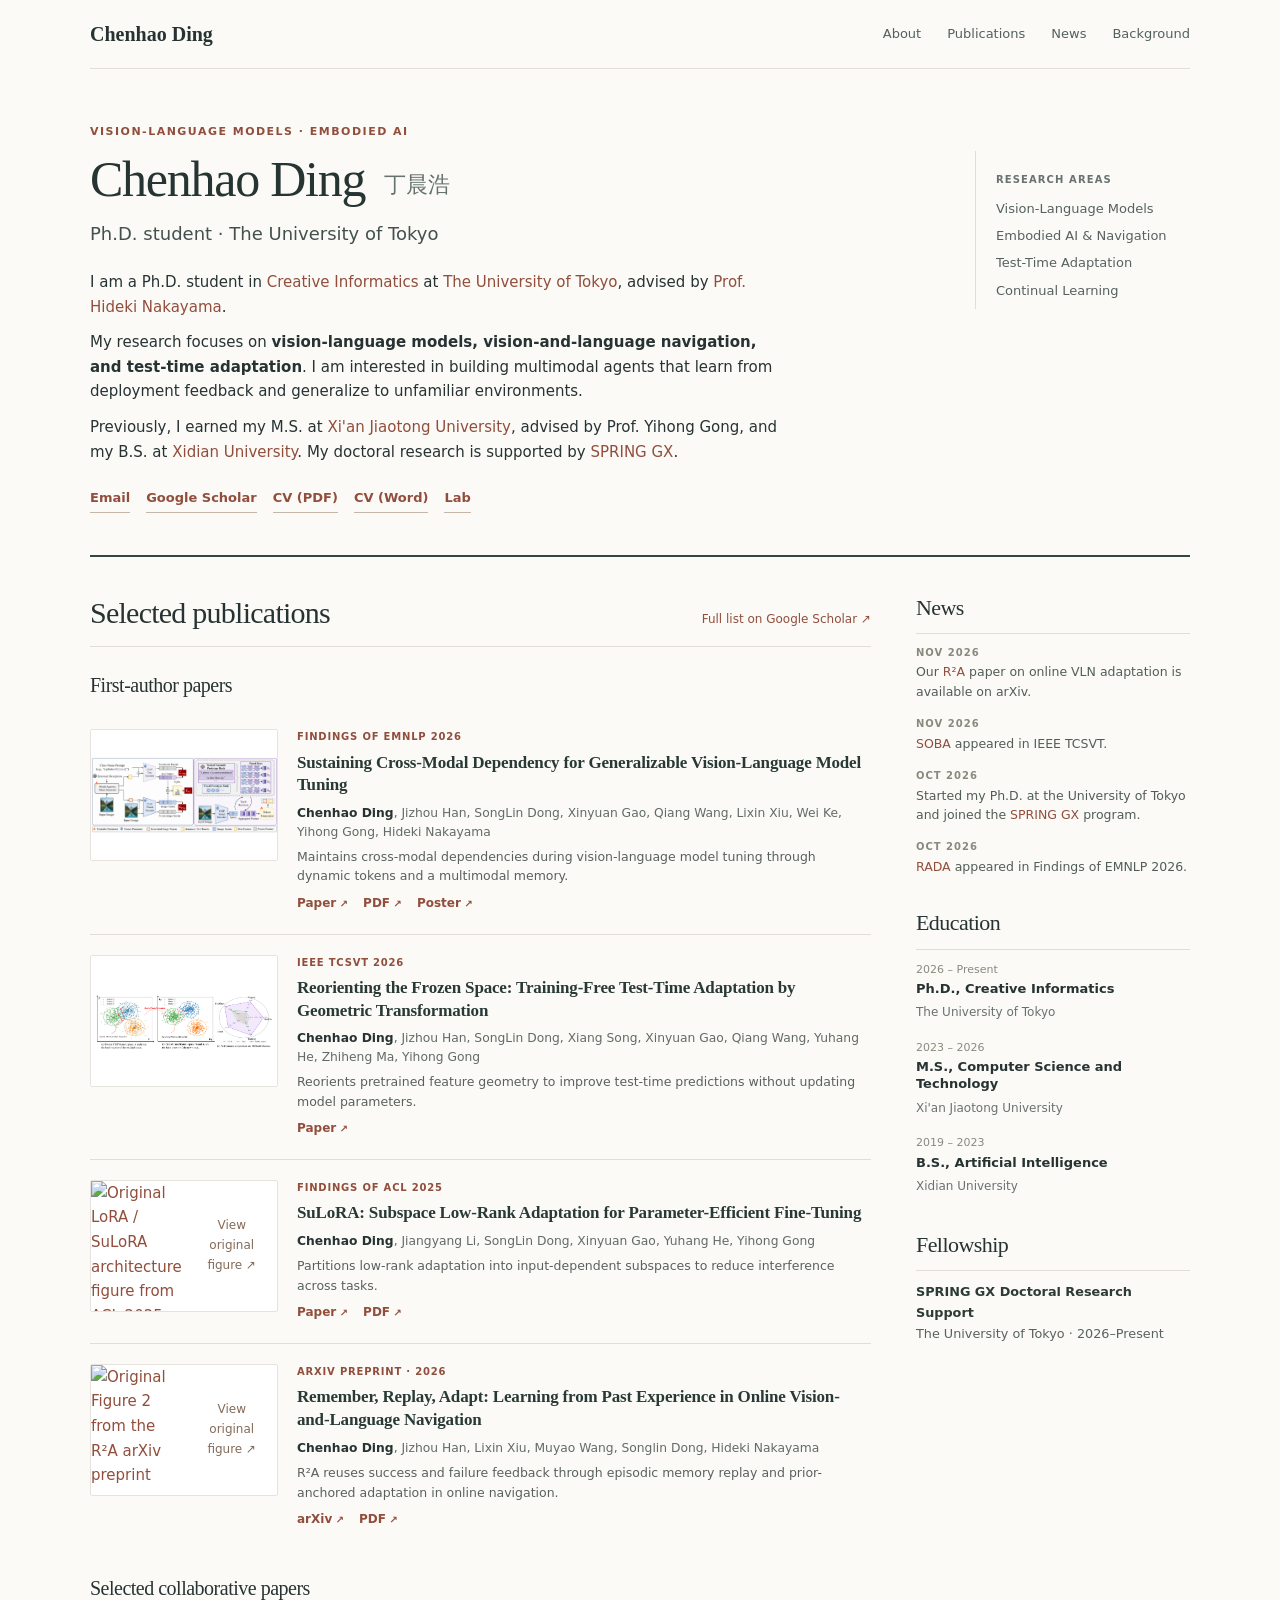
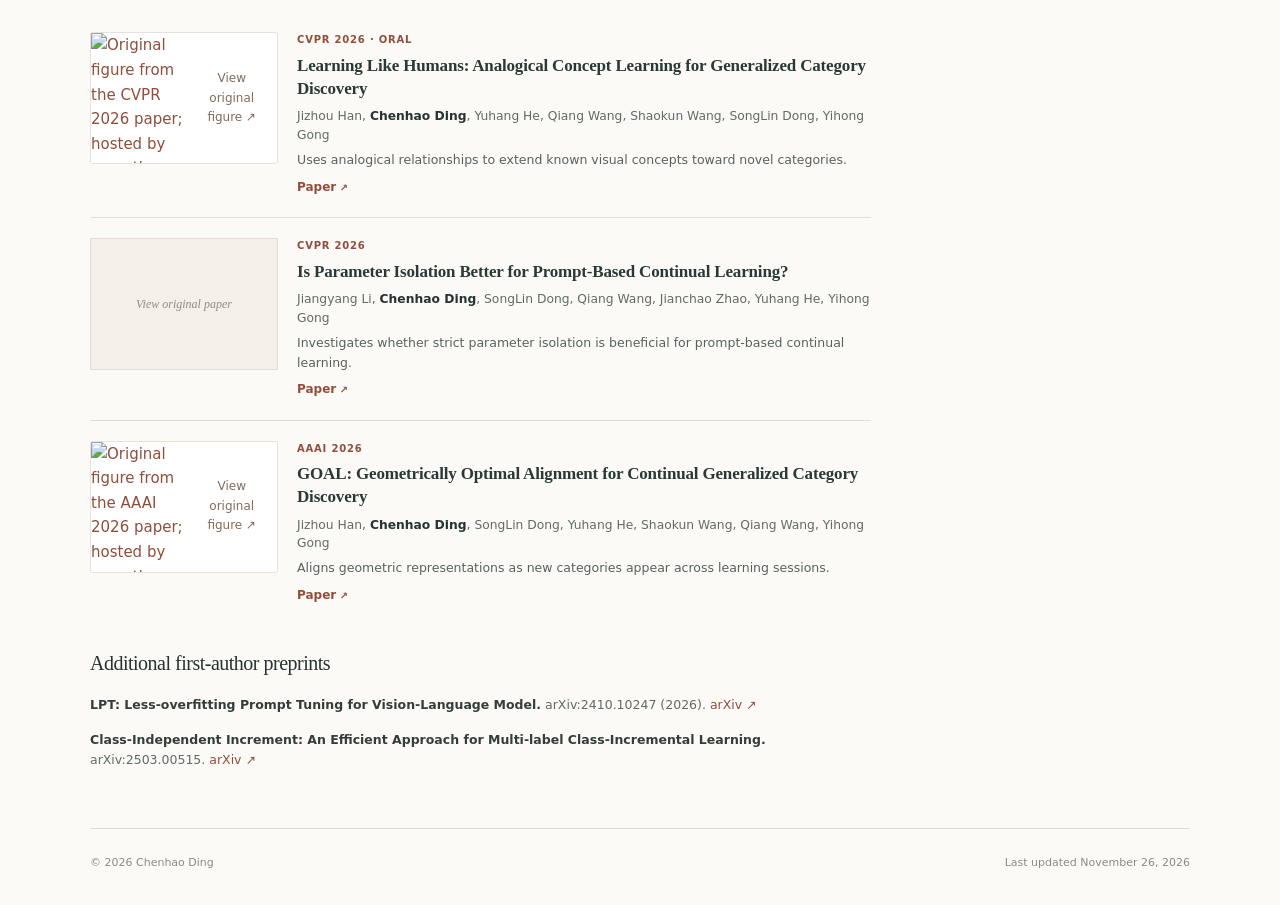
==== commit 91348734: "Add files via upload" ====
--- a/index.html
+++ b/index.html
@@ -1,25 +1,74 @@
 <!doctype html>
-<html lang="en"><head>
-<meta charset="utf-8"><meta name="viewport" content="width=device-width,initial-scale=1"><meta name="description" content="Chenhao Ding, Ph.D. student at the University of Tokyo. Research in vision-language models, embodied AI, test-time adaptation, and continual learning."><meta name="theme-color" content="#ffffff">
-<title>Chenhao Ding 丁晨浩 | Academic Homepage</title><link rel="icon" href="assets/favicon.svg" type="image/svg+xml"><link rel="stylesheet" href="styles.css">
-<meta property="og:title" content="Chenhao Ding | Academic Homepage"><meta property="og:description" content="Ph.D. student at the University of Tokyo working on vision-language models and continual adaptation.">
-</head><body><div class="site" id="top"><header class="topbar"><a class="brand" href="#top">Chenhao Ding</a><nav aria-label="Sections"><a href="#about">About</a><a href="#publications">Publications</a><a href="#news">News</a><a href="#background">Background</a></nav></header>
+<html lang="en"><head><meta charset="utf-8"><meta name="viewport" content="width=device-width, initial-scale=1">
+<meta name="description" content="Chenhao Ding is a Ph.D. student at the University of Tokyo researching vision-language models, embodied AI and test-time adaptation.">
+<meta name="theme-color" content="#fbfaf7"><title>Chenhao Ding | Academic Homepage</title>
+<!-- Styles are embedded so the published site cannot lose its layout to a missing CSS file. -->
+<style>:root{--bg:#fbfaf7;--ink:#273333;--accent:#914e3c;--muted:#697271;--line:#e2ded6;--soft:#f4f0e9}
+*{box-sizing:border-box}
+html{scroll-behavior:smooth}
+body{margin:0;background:var(--bg);color:var(--ink);font-family:system-ui,-apple-system,BlinkMacSystemFont,'Segoe UI','Noto Sans',Arial,sans-serif;font-size:15px;line-height:1.64;-webkit-font-smoothing:antialiased}
+a{color:var(--accent);text-decoration:none}
+a:hover{text-decoration:underline;text-underline-offset:3px}
+a:focus-visible{outline:2px solid var(--accent);outline-offset:4px}
+.site{width:min(1100px,calc(100% - 72px));margin:0 auto}
+.topbar{display:flex;align-items:center;justify-content:space-between;min-height:69px;gap:24px;border-bottom:1px solid var(--line)}
+.brand{font:600 20px Georgia,'Times New Roman',serif;color:var(--ink)}
+nav{display:flex;align-items:center;gap:26px;flex-wrap:wrap}
+nav a{font-size:13px;color:#52605e}
+.hero{padding:54px 0 42px;border-bottom:2px solid #354743;display:grid;grid-template-columns:minmax(0,1fr) 215px;gap:58px;align-items:start}
+.eyebrow{color:var(--accent);font-size:11px;letter-spacing:.135em;text-transform:uppercase;font-weight:650;margin:0 0 9px}
+h1,h2,h3{font-family:Georgia,'Times New Roman',serif;letter-spacing:-.025em}
+h1{font-size:50px;line-height:1.17;font-weight:500;margin:0 0 10px;color:#263432}
+h1 .hanzi{font-family:system-ui,'PingFang SC','Noto Sans CJK SC',sans-serif;font-size:.43em;font-weight:400;letter-spacing:0;margin-left:8px;color:#65726e;vertical-align:middle}
+.position{font-size:18px;color:#43514e;margin:0 0 22px}
+.bio{max-width:690px}.bio p{margin:0 0 11px}.bio strong{font-weight:650}.hero a{color:var(--accent)}
+.profile-links{display:flex;gap:16px;flex-wrap:wrap;margin-top:20px}.profile-links a{font-weight:620;font-size:13px;padding:3px 0;border-bottom:1px solid #c5b6aa}
+.focus{padding:22px 0 0 20px;border-left:1px solid var(--line);margin-top:28px}.focus .micro{font-size:10px;text-transform:uppercase;letter-spacing:.11em;color:var(--muted);margin:0 0 13px;font-weight:700}.focus p{font-size:13px;margin:0 0 9px;color:#56625f;line-height:1.4}
+.content-grid{display:grid;grid-template-columns:minmax(0,2.85fr) minmax(215px,1fr);gap:45px;padding-top:38px}
+h2{font-size:30px;font-weight:500;line-height:1.2;margin:0 0 22px}.section-heading{display:flex;justify-content:space-between;align-items:baseline;gap:14px;border-bottom:1px solid var(--line);padding-bottom:15px}
+.section-heading h2{margin:0}.scholar-more{font-size:12px;white-space:nowrap}
+h3{font-size:20px;font-weight:500;margin:22px 0 8px}.paper-list{list-style:none;margin:0;padding:0}
+.paper{display:grid;grid-template-columns:188px minmax(0,1fr);gap:19px;align-items:start;padding:20px 0;border-bottom:1px solid var(--line)}
+.paper:last-child{border:0}.thumb{display:block;width:188px;height:132px;background:white;border:1px solid #e5e3dc;border-radius:2px;overflow:hidden;display:flex;align-items:center;justify-content:center}
+.thumb img{display:block;width:100%;height:100%;object-fit:contain;background:#fff}.thumb .remote-note{font-size:12px;color:#846b58;text-align:center;padding:12px}
+.paper-no-figure{width:188px;height:132px;border:1px solid var(--line);background:var(--soft);display:flex;align-items:center;justify-content:center;color:#918b81;font:italic 12px Georgia,serif;text-align:center;padding:20px}
+.paper-meta{font-size:10px;letter-spacing:.08em;text-transform:uppercase;font-weight:720;color:var(--accent);margin:0 0 6px}
+.paper h4{font-size:17px;line-height:1.34;font-family:Georgia,'Times New Roman',serif;color:#293a36;margin:0 0 7px;font-weight:600;letter-spacing:-.01em}.paper h4 a{color:inherit}
+.paper h4 a:hover{color:var(--accent)}.authors{font-size:12.3px;line-height:1.5;color:#626b67;margin:0 0 6px}.authors strong{color:#273333;font-weight:680}
+.paper-summary{font-size:12.5px;color:#59615e;line-height:1.55;margin:0 0 8px}
+.paper-links{display:flex;gap:15px;flex-wrap:wrap;font-size:12px;font-weight:650}
+.paper-links a:after{content:' ↗';font-size:10px}
+.preprint-list{padding:0;margin:8px 0 22px;list-style:none}.preprint-list li{font-size:12.5px;color:#626b68;padding:7px 0}.preprint-list strong{color:#333e3a}
+.side-section{margin-bottom:34px}.side-section h2{font-size:22px;border-bottom:1px solid var(--line);padding-bottom:12px;margin:0 0 11px}
+.news-list{padding:0;margin:0;list-style:none}.news-list li{margin-bottom:15px;font-size:12.5px;line-height:1.55;color:#515d57}.news-list time{display:block;font-size:10px;letter-spacing:.1em;text-transform:uppercase;color:#8a897e;font-weight:700;margin-bottom:2px}
+.edu-item{margin-bottom:15px}.edu-item time{display:block;color:#8a897e;font-size:11px}.edu-item strong{display:block;font-size:13px;line-height:1.3;margin:2px 0}.edu-item span{font-size:12px;color:var(--muted)}
+.award{font-size:12.8px;color:#59635e;margin:0 0 6px}.award strong{color:#2d3b35}
+.footer{border-top:1px solid var(--line);padding:25px 0 33px;display:flex;justify-content:space-between;gap:20px;color:#8b8b80;font-size:11px;margin-top:28px}
+@media(max-width:800px){.site{width:min(100% - 40px,740px)}.hero{grid-template-columns:1fr;gap:8px;padding:37px 0 33px}.focus{display:none}.content-grid{display:block;padding-top:31px}.sidebar{display:grid;grid-template-columns:repeat(2,minmax(0,1fr));gap:20px 30px;padding-top:32px}.side-section{margin-bottom:15px}}
+@media(max-width:520px){body{font-size:14px}.site{width:calc(100% - 34px)}.topbar{min-height:auto;padding:16px 0;display:block}.brand{font-size:18px}.topbar nav{gap:15px;margin-top:10px}.topbar nav a{font-size:12px}h1{font-size:36px}h1 .hanzi{font-size:.48em}.position{font-size:15px}.hero{padding:29px 0}.profile-links{gap:12px 18px}.section-heading{display:block}.section-heading h2{font-size:26px}.scholar-more{display:block;margin-top:6px}.paper{grid-template-columns:1fr;gap:12px;padding:18px 0 22px}.thumb,.paper-no-figure{width:100%;height:auto;min-height:170px;max-height:230px;aspect-ratio:1.75}.paper h4{font-size:17px}.paper-summary{font-size:13px}.sidebar{display:block}.footer{display:block}.footer span{display:block;margin-bottom:3px}}
+@media(prefers-reduced-motion:reduce){html{scroll-behavior:auto}}</style></head>
+<body><div class="site" id="top"><header class="topbar"><a class="brand" href="#top">Chenhao Ding</a><nav aria-label="Main navigation"><a href="#about">About</a><a href="#publications">Publications</a><a href="#news">News</a><a href="#background">Background</a></nav></header>
 <main>
-<section id="about" class="about"><div class="intro"><p class="eyebrow">Vision-language models · Embodied AI</p><h1>Chenhao Ding <span>丁晨浩</span></h1><p class="position">Ph.D. Student in Creative Informatics · The University of Tokyo</p>
-<p>I am a Ph.D. student in the <a href="https://www.i.u-tokyo.ac.jp/edu/course/ci/index_e.shtml">Department of Creative Informatics</a>, Graduate School of Information Science and Technology, at <a href="https://www.u-tokyo.ac.jp/en/">The University of Tokyo</a>, advised by <a href="https://www.nlab.ci.i.u-tokyo.ac.jp/~nakayama/index_en.html">Prof. Hideki Nakayama</a>.</p>
-<p>My research focuses on <strong>vision-language models, vision-and-language navigation, and test-time adaptation</strong>. I am interested in enabling multimodal agents to learn from limited deployment feedback and remain reliable under changing environments. My doctoral study is supported by <a href="https://spring-gx.adm.s.u-tokyo.ac.jp/en/">SPRING GX</a>.</p>
-<p>Previously, I obtained an M.S. from <a href="https://en.xjtu.edu.cn/">Xi'an Jiaotong University</a> under Prof. Yihong Gong, and a B.S. from <a href="https://en.xidian.edu.cn/">Xidian University</a>.</p>
-<p class="profile-links"><a href="mailto:ding225739@g.ecc.u-tokyo.ac.jp">Email</a><a href="https://scholar.google.com/citations?user=ZEk7bysAAAAJ">Google Scholar</a><a href="assets/Chenhao_Ding_CV.pdf">CV (PDF)</a><a href="assets/Chenhao_Ding_CV.docx">CV (Word)</a><a href="https://www.nlab.ci.i.u-tokyo.ac.jp/">Lab</a></p></div></section>
-<section id="publications" class="section"><div class="section-header"><h2>Selected Publications</h2><a class="scholar-more" href="https://scholar.google.com/citations?user=ZEk7bysAAAAJ">Full list on Google Scholar</a></div><p class="note">My name is in <strong>bold</strong>. Figures from my own papers are used where available; illustrations for other entries are labeled conceptual diagrams. Publications are peer-reviewed unless marked as preprints.</p>
-<h3>First-author papers</h3><div class="paper-list"><article class="paper" data-kind="first"><div class="paper-media"><img src="assets/rada.png" alt="RADA framework diagram from the author&#x27;s EMNLP 2026 poster" loading="lazy" width="248" height="145" /></div><div class="paper-text"><h4>Sustaining Cross-Modal Dependency for Generalizable Vision-Language Model Tuning</h4><p class="authors"><strong>Chenhao Ding</strong>, Jizhou Han, SongLin Dong, Xinyuan Gao, Qiang Wang, Lixin Xiu, Wei Ke, Yihong Gong, Hideki Nakayama</p><p class="venue">Findings of EMNLP 2026</p><p class="paper-summary">Retrieval-Augmented Dynamic Adaptation (RADA) preserves cross-modal semantic dependency during VLM tuning by combining a dual-modality memory bank with modality-agnostic token generation.</p><div class="paper-links"><a href="https://aclanthology.org/2026.findings-emnlp.192/" target="_blank" rel="noopener noreferrer">[Paper]</a> <a href="https://aclanthology.org/2026.findings-emnlp.192.pdf" target="_blank" rel="noopener noreferrer">[PDF]</a> <a href="assets/RADA_EMNLP2026_Poster.pdf" target="_blank" rel="noopener noreferrer">[Poster]</a></div></div></article>
-<article class="paper" data-kind="first"><div class="paper-media"><img src="assets/soba.png" alt="Figure illustrating SOBA feature-space transformation, from the author&#x27;s TCSVT manuscript" loading="lazy" width="248" height="145" /></div><div class="paper-text"><h4>Reorienting the Frozen Space: Training-Free Test-Time Adaptation by Geometric Transformation</h4><p class="authors"><strong>Chenhao Ding</strong>, Jizhou Han, SongLin Dong, Xiang Song, Xinyuan Gao, Qiang Wang, Yuhang He, Zhiheng Ma, Yihong Gong</p><p class="venue">IEEE TCSVT 2026</p><p class="paper-summary">SOBA reorients frozen vision-language features through lightweight geometric transformation, improving training-free adaptation without updating the pretrained model.</p><div class="paper-links"><a href="https://doi.org/10.1109/TCSVT.2026.3716498" target="_blank" rel="noopener noreferrer">[Paper]</a></div></div></article>
-<article class="paper" data-kind="first"><div class="paper-media"><img src="assets/sulora.svg" alt="Original concept illustration of independent task-specific low-rank subspaces" loading="lazy" width="248" height="145" /></div><div class="paper-text"><h4>SuLoRA: Subspace Low-Rank Adaptation for Parameter-Efficient Fine-Tuning</h4><p class="authors"><strong>Chenhao Ding</strong>, Jiangyang Li, SongLin Dong, Xinyuan Gao, Yuhang He, Yihong Gong</p><p class="venue">Findings of ACL 2025</p><p class="paper-summary">SuLoRA partitions low-rank adapters into task-specific subspaces to reduce parameter interference and improve generalization during parameter-efficient LLM tuning.</p><div class="paper-links"><a href="https://aclanthology.org/2025.findings-acl.278/" target="_blank" rel="noopener noreferrer">[Paper]</a> <a href="https://aclanthology.org/2025.findings-acl.278.pdf" target="_blank" rel="noopener noreferrer">[PDF]</a></div></div></article>
-<article class="paper" data-kind="first"><div class="paper-media"><img src="assets/r2a.svg" alt="Concept illustration of R2A: success-failure memory and prior-anchored adaptation" loading="lazy" width="248" height="145" /></div><div class="paper-text"><h4>Remember, Replay, Adapt: Learning from Past Experience in Online Vision-and-Language Navigation</h4><p class="authors"><strong>Chenhao Ding</strong>, Jizhou Han, Lixin Xiu, Muyao Wang, Songlin Dong, Hideki Nakayama</p><p class="venue">arXiv Preprint · November 2026 (not peer-reviewed)</p><p class="paper-summary">R²A reuses feedback from successful and failed navigation episodes through task-cued memory retrieval and prior-anchored policy adaptation, allowing vision-language agents to learn from past experience during deployment.</p><div class="paper-links"><a href="https://arxiv.org/abs/2611.19901" target="_blank" rel="noopener noreferrer">[arXiv]</a> <a href="https://arxiv.org/pdf/2611.19901" target="_blank" rel="noopener noreferrer">[PDF]</a></div></div></article>
-</div>
-<h3>Selected collaborative papers</h3><div class="paper-list"><article class="paper" data-kind="co"><div class="paper-media"><img src="assets/analogical.svg" alt="Original concept illustration for analogical learning from known to novel categories" loading="lazy" width="248" height="145" /></div><div class="paper-text"><h4>Learning Like Humans: Analogical Concept Learning for Generalized Category Discovery</h4><p class="authors">Jizhou Han, <strong>Chenhao Ding</strong>, Yuhang He, Qiang Wang, Shaokun Wang, SongLin Dong, Yihong Gong</p><p class="venue">CVPR 2026 · Oral</p><p class="paper-summary">Investigates analogical concept learning to discover novel categories by transferring relationships learned from known classes.</p><div class="paper-links"><a href="https://openaccess.thecvf.com/content/CVPR2026/html/Han_Learning_Like_Humans_Analogical_Concept_Learning_for_Generalized_Category_Discovery_CVPR_2026_paper.html" target="_blank" rel="noopener noreferrer">[Paper]</a></div></div></article>
-<article class="paper" data-kind="co"><div class="paper-media"><img src="assets/prompt-sharing.svg" alt="Original schematic illustrating prompt sharing across tasks" loading="lazy" width="248" height="145" /></div><div class="paper-text"><h4>Is Parameter Isolation Better for Prompt-Based Continual Learning?</h4><p class="authors">Jiangyang Li, <strong>Chenhao Ding</strong>, SongLin Dong, Qiang Wang, Jianchao Zhao, Yuhang He, Yihong Gong</p><p class="venue">CVPR 2026</p><p class="paper-summary">Studies the limitations of isolated prompts and explores flexible parameter sharing for more effective prompt-based continual learning.</p><div class="paper-links"><a href="https://openaccess.thecvf.com/content/CVPR2026/papers/Li_Is_Parameter_Isolation_Better_for_Prompt-Based_Continual_Learning_CVPR_2026_paper.pdf" target="_blank" rel="noopener noreferrer">[Paper]</a></div></div></article>
-<article class="paper" data-kind="co"><div class="paper-media"><div class="no-image">Publication</div></div><div class="paper-text"><h4>GOAL: Geometrically Optimal Alignment for Continual Generalized Category Discovery</h4><p class="authors">Jizhou Han, <strong>Chenhao Ding</strong>, SongLin Dong, Yuhang He, Shaokun Wang, Qiang Wang, Yihong Gong</p><p class="venue">AAAI 2026</p><p class="paper-summary">Studies geometric alignment for continual discovery of generalized visual categories.</p><div class="paper-links"><a href="https://dblp.org/rec/conf/aaai/HanDDHWWG26" target="_blank" rel="noopener noreferrer">[Paper]</a></div></div></article></div>
-<h3>First-author preprints</h3><ul class="preprints"><li><strong>LPT: Less-overfitting Prompt Tuning for Vision-Language Model</strong> · arXiv:2410.10247, updated May 2026. <a href="https://arxiv.org/abs/2410.10247">[arXiv]</a></li><li><strong>Class-Independent Increment: An Efficient Approach for Multi-label Class-Incremental Learning</strong> · arXiv:2503.00515. <a href="https://arxiv.org/abs/2503.00515">[arXiv]</a></li></ul></section>
-<section id="news" class="section"><h2>News</h2><ul class="news"><li><time>Nov. 2026</time><span>Our work on feedback-driven vision-and-language navigation, <a href="https://arxiv.org/abs/2611.19901">R²A</a>, is available as an arXiv preprint.</span></li><li><time>Nov. 2026</time><span>Our work on training-free geometric adaptation appeared in the November issue of <strong>IEEE TCSVT</strong>.</span></li><li><time>Oct. 2026</time><span>Started my Ph.D. at The University of Tokyo and joined the <a href="https://spring-gx.adm.s.u-tokyo.ac.jp/en/">SPRING GX</a> doctoral support program.</span></li><li><time>Oct. 2026</time><span><a href="https://aclanthology.org/2026.findings-emnlp.192/">RADA</a> was published in <strong>Findings of EMNLP 2026</strong>.</span></li><li><time>Jun. 2026</time><span>Two collaborative papers were published at <strong>CVPR 2026</strong>.</span></li></ul></section>
-<section id="background" class="section"><h2>Academic Background</h2><h3>Education</h3><div class="resume-row"><div class="period">2026 – present</div><div><strong>Ph.D., Creative Informatics</strong><p>The University of Tokyo · Advisor: Prof. Hideki Nakayama</p></div></div><div class="resume-row"><div class="period">2023 – 2026</div><div><strong>M.S., Computer Science and Technology</strong><p>Xi'an Jiaotong University · Advisor: Prof. Yihong Gong</p></div></div><div class="resume-row"><div class="period">2019 – 2023</div><div><strong>B.S., Artificial Intelligence</strong><p>Xidian University · Top 5% of class</p></div></div><h3>Honors &amp; Research Funding</h3><div class="resume-row"><div class="period">2026 – present</div><div><strong>SPRING GX Doctoral Research Support Program</strong><p>The University of Tokyo · JST SPRING-supported doctoral researcher. <a href="https://spring-gx.adm.s.u-tokyo.ac.jp/en/">[Program]</a></p></div></div><h3>Research Interests</h3><p>Embodied intelligence and vision-and-language navigation; VLM generalization; test-time adaptation; parameter-efficient fine-tuning; continual learning.</p></section>
-</main><footer><span>Last updated: November 26, 2026</span><span>© 2026 Chenhao Ding</span></footer></div></body></html>+<section class="hero" id="about"><div><p class="eyebrow">Vision-Language Models · Embodied AI</p><h1>Chenhao Ding <span class="hanzi" lang="zh-CN">丁晨浩</span></h1>
+<p class="position">Ph.D. student · The University of Tokyo</p>
+<div class="bio"><p>I am a Ph.D. student in <a href="https://www.i.u-tokyo.ac.jp/edu/course/ci/index_e.shtml">Creative Informatics</a> at <a href="https://www.u-tokyo.ac.jp/en/">The University of Tokyo</a>, advised by <a href="https://www.nlab.ci.i.u-tokyo.ac.jp/~nakayama/index_en.html">Prof. Hideki Nakayama</a>.</p>
+<p>My research focuses on <strong>vision-language models, vision-and-language navigation, and test-time adaptation</strong>. I am interested in building multimodal agents that learn from deployment feedback and generalize to unfamiliar environments.</p>
+<p>Previously, I earned my M.S. at <a href="https://en.xjtu.edu.cn/">Xi'an Jiaotong University</a>, advised by Prof. Yihong Gong, and my B.S. at <a href="https://en.xidian.edu.cn/">Xidian University</a>. My doctoral research is supported by <a href="https://spring-gx.adm.s.u-tokyo.ac.jp/en/">SPRING GX</a>.</p></div>
+<div class="profile-links"><a href="mailto:ding225739@g.ecc.u-tokyo.ac.jp">Email</a><a href="https://scholar.google.com/citations?user=ZEk7bysAAAAJ">Google Scholar</a><a href="assets/Chenhao_Ding_CV.pdf">CV (PDF)</a><a href="assets/Chenhao_Ding_CV.docx">CV (Word)</a><a href="https://www.nlab.ci.i.u-tokyo.ac.jp/">Lab</a></div></div>
+<div class="focus"><p class="micro">Research areas</p><p>Vision-Language Models</p><p>Embodied AI &amp; Navigation</p><p>Test-Time Adaptation</p><p>Continual Learning</p></div>
+</section>
+<div class="content-grid"><section id="publications" class="publications"><div class="section-heading"><h2>Selected publications</h2><a class="scholar-more" href="https://scholar.google.com/citations?user=ZEk7bysAAAAJ">Full list on Google Scholar ↗</a></div>
+<h3>First-author papers</h3><ol class="paper-list"><li class="paper"><div class="paper-media"><a class="thumb" href="https://aclanthology.org/2026.findings-emnlp.192/" title="Original framework from my EMNLP 2026 poster"><img src="assets/rada-original.png" alt="Original framework from my EMNLP 2026 poster" loading="lazy" decoding="async" referrerpolicy="no-referrer" onerror="this.hidden=true;this.nextElementSibling.hidden=false" /><span class="remote-note" hidden>View original figure ↗</span></a></div><div class="paper-info"><p class="paper-meta">Findings of EMNLP 2026</p><h4><a href="https://aclanthology.org/2026.findings-emnlp.192/">Sustaining Cross-Modal Dependency for Generalizable Vision-Language Model Tuning</a></h4><p class="authors"><strong>Chenhao Ding</strong>, Jizhou Han, SongLin Dong, Xinyuan Gao, Qiang Wang, Lixin Xiu, Wei Ke, Yihong Gong, Hideki Nakayama</p><p class="paper-summary">Maintains cross-modal dependencies during vision-language model tuning through dynamic tokens and a multimodal memory.</p><div class="paper-links"><a href="https://aclanthology.org/2026.findings-emnlp.192/" target="_blank" rel="noopener noreferrer">Paper</a><a href="https://aclanthology.org/2026.findings-emnlp.192.pdf" target="_blank" rel="noopener noreferrer">PDF</a><a href="assets/RADA_EMNLP2026_Poster.pdf" >Poster</a></div></div></li>
+<li class="paper"><div class="paper-media"><a class="thumb" href="https://doi.org/10.1109/TCSVT.2026.3716498" title="Original Figure 1 from the SOBA manuscript"><img src="assets/soba-original.png" alt="Original Figure 1 from the SOBA manuscript" loading="lazy" decoding="async" referrerpolicy="no-referrer" onerror="this.hidden=true;this.nextElementSibling.hidden=false" /><span class="remote-note" hidden>View original figure ↗</span></a></div><div class="paper-info"><p class="paper-meta">IEEE TCSVT 2026</p><h4><a href="https://doi.org/10.1109/TCSVT.2026.3716498">Reorienting the Frozen Space: Training-Free Test-Time Adaptation by Geometric Transformation</a></h4><p class="authors"><strong>Chenhao Ding</strong>, Jizhou Han, SongLin Dong, Xiang Song, Xinyuan Gao, Qiang Wang, Yuhang He, Zhiheng Ma, Yihong Gong</p><p class="paper-summary">Reorients pretrained feature geometry to improve test-time predictions without updating model parameters.</p><div class="paper-links"><a href="https://doi.org/10.1109/TCSVT.2026.3716498" target="_blank" rel="noopener noreferrer">Paper</a></div></div></li>
+<li class="paper"><div class="paper-media"><a class="thumb" href="https://aclanthology.org/2025.findings-acl.278/" title="Original LoRA / SuLoRA architecture figure from ACL 2025 paper"><img src="https://media.lacuna.tiptreesystems.com/figures/cf/fe/cffecf03d8ff3f7110903fdc5b9d0f14877ee52c120131f33e3ef6e3ca7b9af8.png" alt="Original LoRA / SuLoRA architecture figure from ACL 2025 paper" loading="lazy" decoding="async" referrerpolicy="no-referrer" onerror="this.hidden=true;this.nextElementSibling.hidden=false" /><span class="remote-note" hidden>View original figure ↗</span></a></div><div class="paper-info"><p class="paper-meta">Findings of ACL 2025</p><h4><a href="https://aclanthology.org/2025.findings-acl.278/">SuLoRA: Subspace Low-Rank Adaptation for Parameter-Efficient Fine-Tuning</a></h4><p class="authors"><strong>Chenhao Ding</strong>, Jiangyang Li, SongLin Dong, Xinyuan Gao, Yuhang He, Yihong Gong</p><p class="paper-summary">Partitions low-rank adaptation into input-dependent subspaces to reduce interference across tasks.</p><div class="paper-links"><a href="https://aclanthology.org/2025.findings-acl.278/" target="_blank" rel="noopener noreferrer">Paper</a><a href="https://aclanthology.org/2025.findings-acl.278.pdf" target="_blank" rel="noopener noreferrer">PDF</a></div></div></li>
+<li class="paper"><div class="paper-media"><a class="thumb" href="https://arxiv.org/abs/2611.19901" title="Original Figure 2 from the R²A arXiv preprint"><img src="https://arxiv.org/html/2611.19901v1/pipeline.png" alt="Original Figure 2 from the R²A arXiv preprint" loading="lazy" decoding="async" referrerpolicy="no-referrer" onerror="this.hidden=true;this.nextElementSibling.hidden=false" /><span class="remote-note" hidden>View original figure ↗</span></a></div><div class="paper-info"><p class="paper-meta">arXiv preprint · 2026</p><h4><a href="https://arxiv.org/abs/2611.19901">Remember, Replay, Adapt: Learning from Past Experience in Online Vision-and-Language Navigation</a></h4><p class="authors"><strong>Chenhao Ding</strong>, Jizhou Han, Lixin Xiu, Muyao Wang, Songlin Dong, Hideki Nakayama</p><p class="paper-summary">R²A reuses success and failure feedback through episodic memory replay and prior-anchored adaptation in online navigation.</p><div class="paper-links"><a href="https://arxiv.org/abs/2611.19901" target="_blank" rel="noopener noreferrer">arXiv</a><a href="https://arxiv.org/pdf/2611.19901" target="_blank" rel="noopener noreferrer">PDF</a></div></div></li></ol>
+<h3>Selected collaborative papers</h3><ol class="paper-list"><li class="paper"><div class="paper-media"><a class="thumb" href="https://openaccess.thecvf.com/content/CVPR2026/html/Han_Learning_Like_Humans_Analogical_Concept_Learning_for_Generalized_Category_Discovery_CVPR_2026_paper.html" title="Original figure from the CVPR 2026 paper; hosted by co-author"><img src="https://zhou-9527.github.io/jizhou-han-homepage/assets/analogical.webp" alt="Original figure from the CVPR 2026 paper; hosted by co-author" loading="lazy" decoding="async" referrerpolicy="no-referrer" onerror="this.hidden=true;this.nextElementSibling.hidden=false" /><span class="remote-note" hidden>View original figure ↗</span></a></div><div class="paper-info"><p class="paper-meta">CVPR 2026 · Oral</p><h4><a href="https://openaccess.thecvf.com/content/CVPR2026/html/Han_Learning_Like_Humans_Analogical_Concept_Learning_for_Generalized_Category_Discovery_CVPR_2026_paper.html">Learning Like Humans: Analogical Concept Learning for Generalized Category Discovery</a></h4><p class="authors">Jizhou Han, <strong>Chenhao Ding</strong>, Yuhang He, Qiang Wang, Shaokun Wang, SongLin Dong, Yihong Gong</p><p class="paper-summary">Uses analogical relationships to extend known visual concepts toward novel categories.</p><div class="paper-links"><a href="https://openaccess.thecvf.com/content/CVPR2026/html/Han_Learning_Like_Humans_Analogical_Concept_Learning_for_Generalized_Category_Discovery_CVPR_2026_paper.html" target="_blank" rel="noopener noreferrer">Paper</a></div></div></li>
+<li class="paper"><div class="paper-media"><a class="paper-no-figure" href="https://openaccess.thecvf.com/content/CVPR2026/papers/Li_Is_Parameter_Isolation_Better_for_Prompt-Based_Continual_Learning_CVPR_2026_paper.pdf">View original paper</a></div><div class="paper-info"><p class="paper-meta">CVPR 2026</p><h4><a href="https://openaccess.thecvf.com/content/CVPR2026/papers/Li_Is_Parameter_Isolation_Better_for_Prompt-Based_Continual_Learning_CVPR_2026_paper.pdf">Is Parameter Isolation Better for Prompt-Based Continual Learning?</a></h4><p class="authors">Jiangyang Li, <strong>Chenhao Ding</strong>, SongLin Dong, Qiang Wang, Jianchao Zhao, Yuhang He, Yihong Gong</p><p class="paper-summary">Investigates whether strict parameter isolation is beneficial for prompt-based continual learning.</p><div class="paper-links"><a href="https://openaccess.thecvf.com/content/CVPR2026/papers/Li_Is_Parameter_Isolation_Better_for_Prompt-Based_Continual_Learning_CVPR_2026_paper.pdf" target="_blank" rel="noopener noreferrer">Paper</a></div></div></li>
+<li class="paper"><div class="paper-media"><a class="thumb" href="https://arxiv.org/abs/2602.19872" title="Original figure from the AAAI 2026 paper; hosted by co-author"><img src="https://zhou-9527.github.io/jizhou-han-homepage/assets/goal.webp" alt="Original figure from the AAAI 2026 paper; hosted by co-author" loading="lazy" decoding="async" referrerpolicy="no-referrer" onerror="this.hidden=true;this.nextElementSibling.hidden=false" /><span class="remote-note" hidden>View original figure ↗</span></a></div><div class="paper-info"><p class="paper-meta">AAAI 2026</p><h4><a href="https://arxiv.org/abs/2602.19872">GOAL: Geometrically Optimal Alignment for Continual Generalized Category Discovery</a></h4><p class="authors">Jizhou Han, <strong>Chenhao Ding</strong>, SongLin Dong, Yuhang He, Shaokun Wang, Qiang Wang, Yihong Gong</p><p class="paper-summary">Aligns geometric representations as new categories appear across learning sessions.</p><div class="paper-links"><a href="https://arxiv.org/abs/2602.19872" target="_blank" rel="noopener noreferrer">Paper</a></div></div></li></ol>
+<h3>Additional first-author preprints</h3><ul class="preprint-list"><li><strong>LPT: Less-overfitting Prompt Tuning for Vision-Language Model.</strong> arXiv:2410.10247 (2026). <a href="https://arxiv.org/abs/2410.10247">arXiv ↗</a></li><li><strong>Class-Independent Increment: An Efficient Approach for Multi-label Class-Incremental Learning.</strong> arXiv:2503.00515. <a href="https://arxiv.org/abs/2503.00515">arXiv ↗</a></li></ul>
+</section>
+<aside class="sidebar"><section class="side-section" id="news"><h2>News</h2><ul class="news-list"><li><time>Nov 2026</time>Our <a href="https://arxiv.org/abs/2611.19901">R²A</a> paper on online VLN adaptation is available on arXiv.</li><li><time>Nov 2026</time><a href="https://doi.org/10.1109/TCSVT.2026.3716498">SOBA</a> appeared in IEEE TCSVT.</li><li><time>Oct 2026</time>Started my Ph.D. at the University of Tokyo and joined the <a href="https://spring-gx.adm.s.u-tokyo.ac.jp/en/">SPRING GX</a> program.</li><li><time>Oct 2026</time><a href="https://aclanthology.org/2026.findings-emnlp.192/">RADA</a> appeared in Findings of EMNLP 2026.</li></ul></section>
+<section class="side-section" id="background"><h2>Education</h2><div class="edu-item"><time>2026 – Present</time><strong>Ph.D., Creative Informatics</strong><span>The University of Tokyo</span></div><div class="edu-item"><time>2023 – 2026</time><strong>M.S., Computer Science and Technology</strong><span>Xi'an Jiaotong University</span></div><div class="edu-item"><time>2019 – 2023</time><strong>B.S., Artificial Intelligence</strong><span>Xidian University</span></div></section>
+<section class="side-section"><h2>Fellowship</h2><p class="award"><strong>SPRING GX Doctoral Research Support</strong><br>The University of Tokyo · 2026–Present</p></section></aside></div></main>
+<footer class="footer"><span>© 2026 Chenhao Ding</span><span>Last updated November 26, 2026</span></footer>
+</div></body></html>
